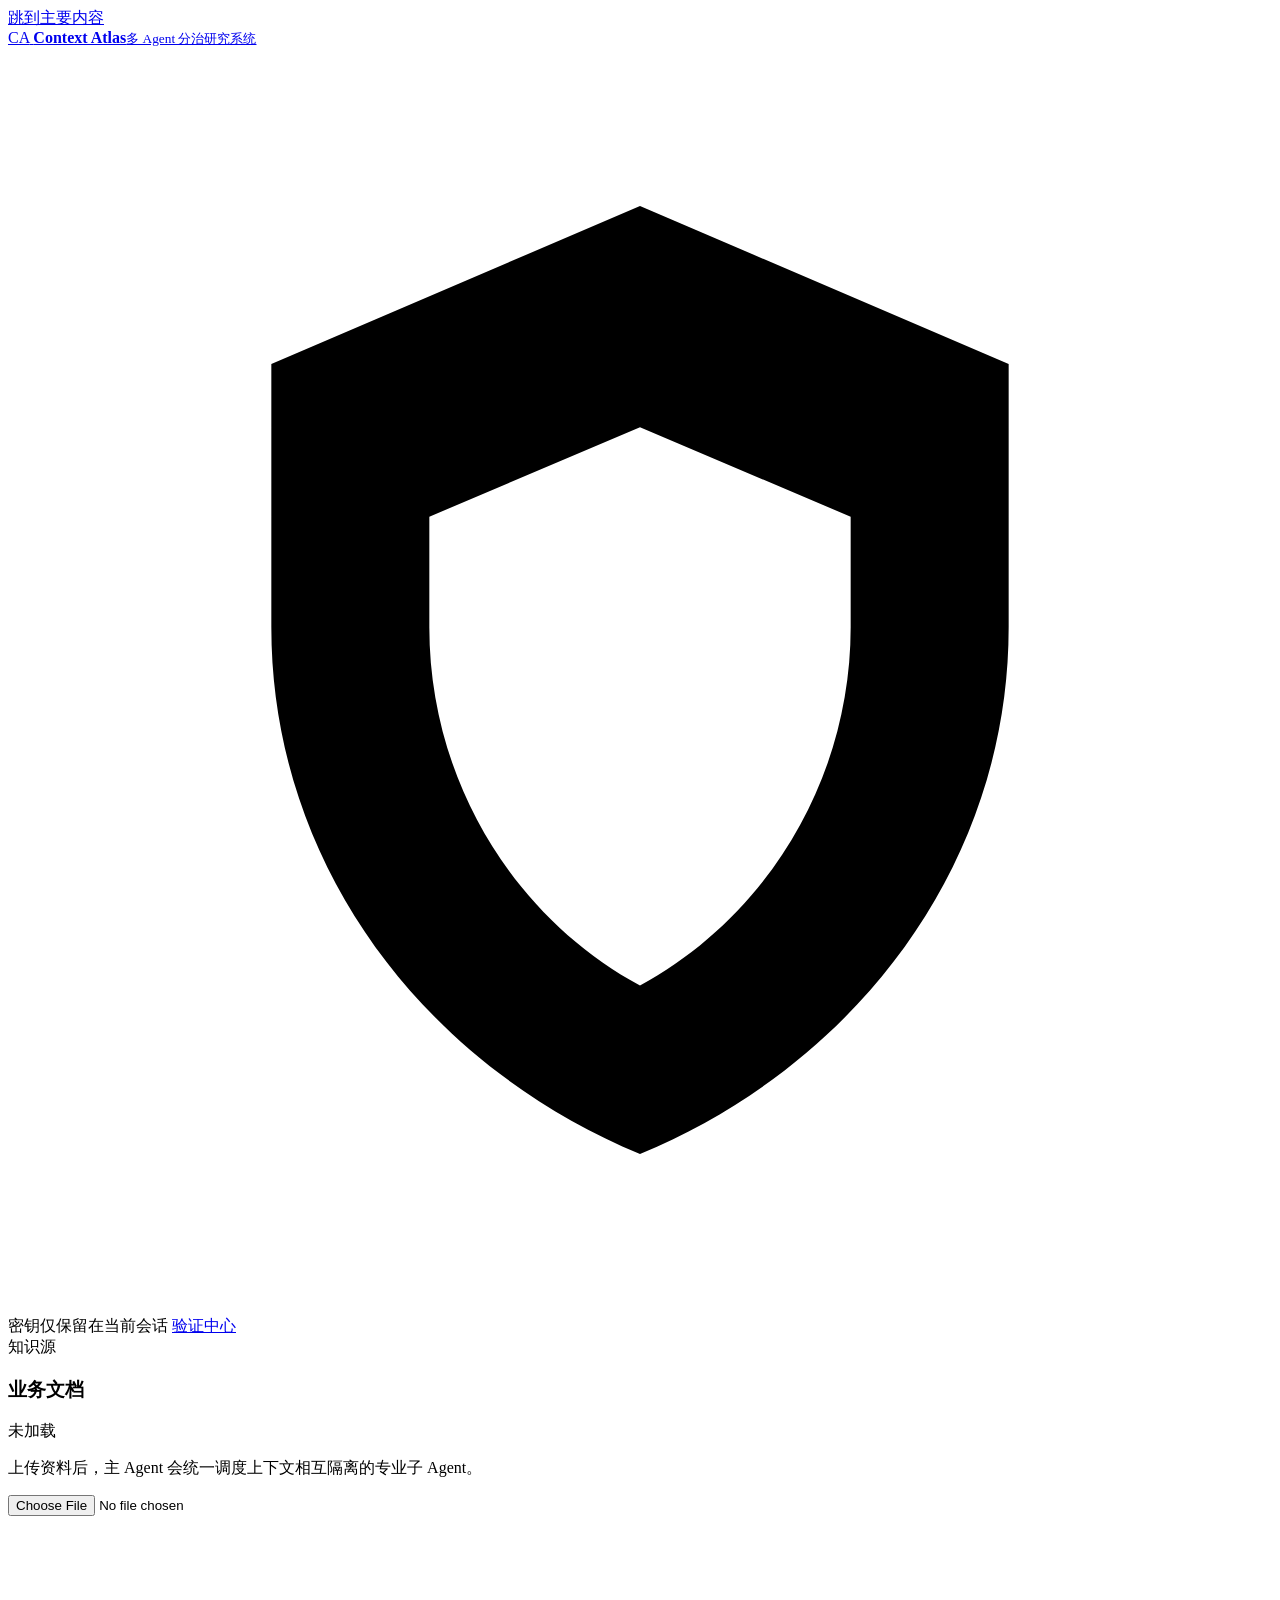
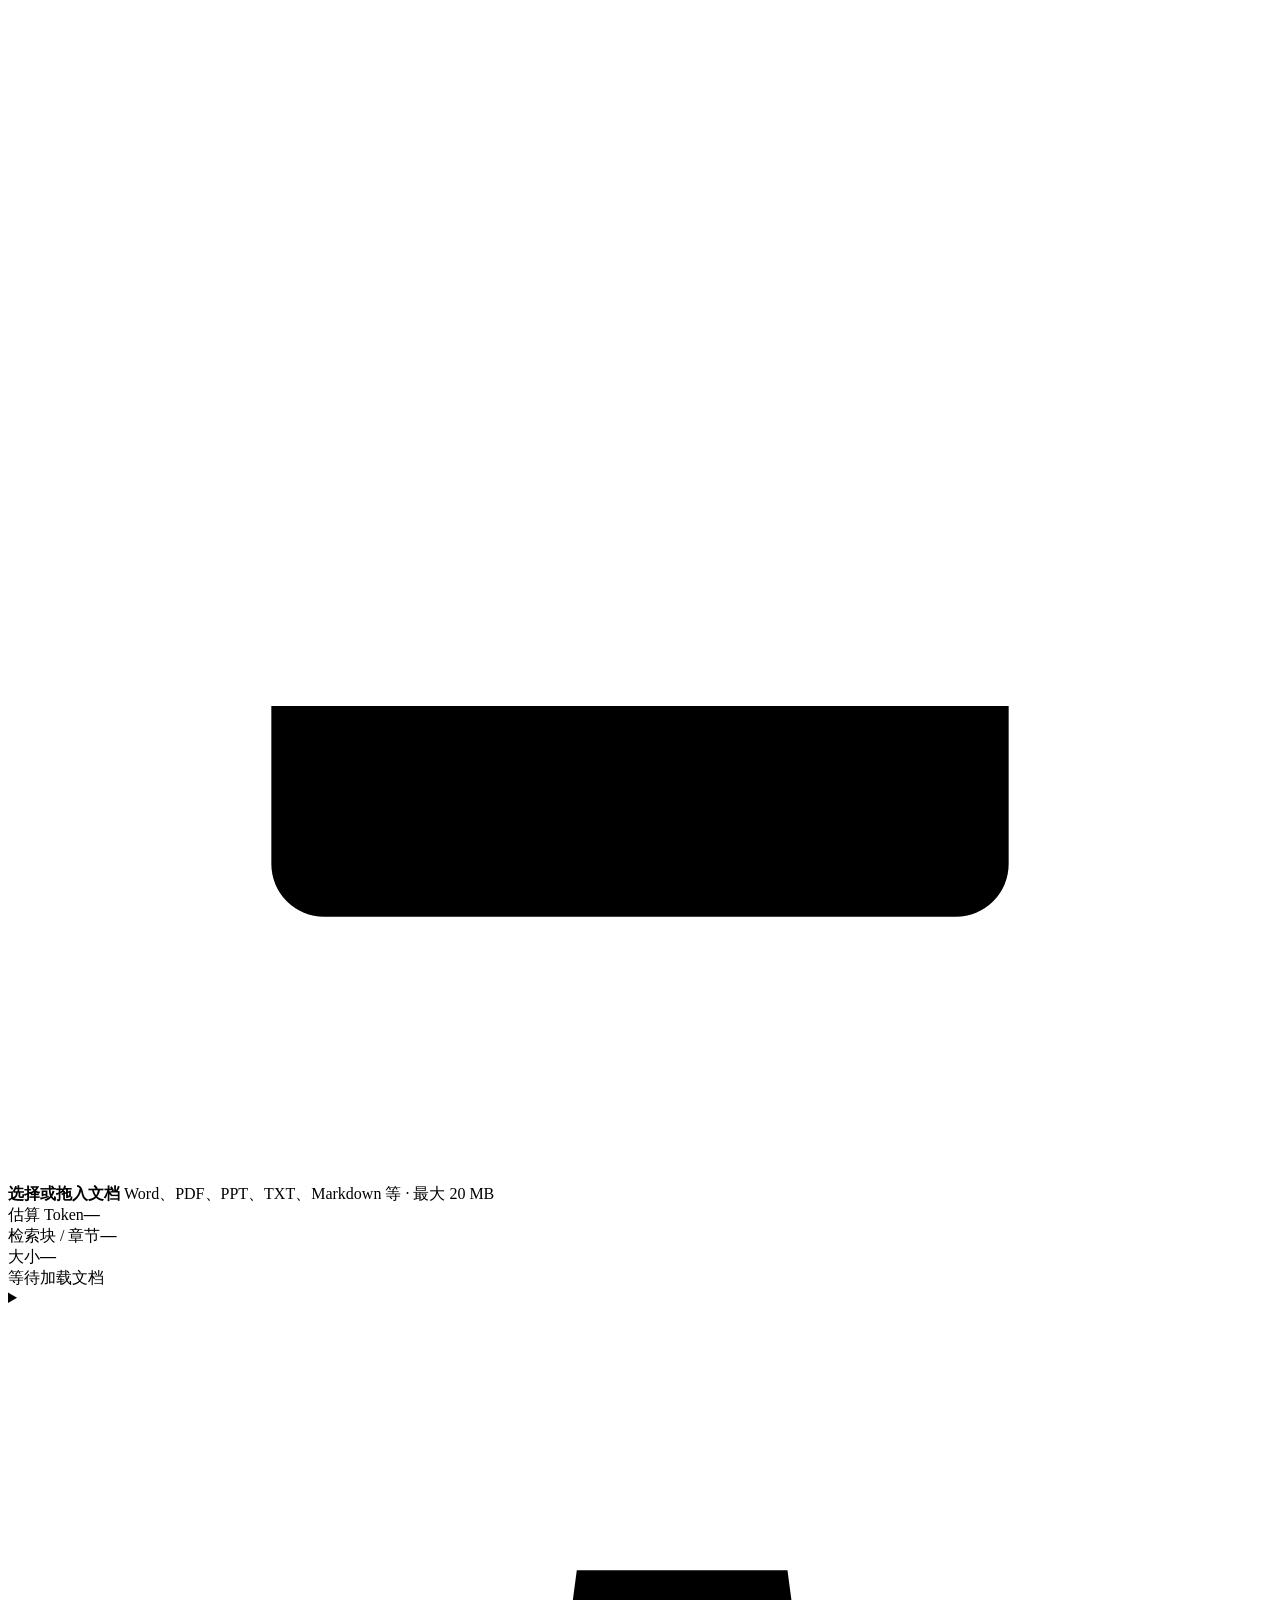
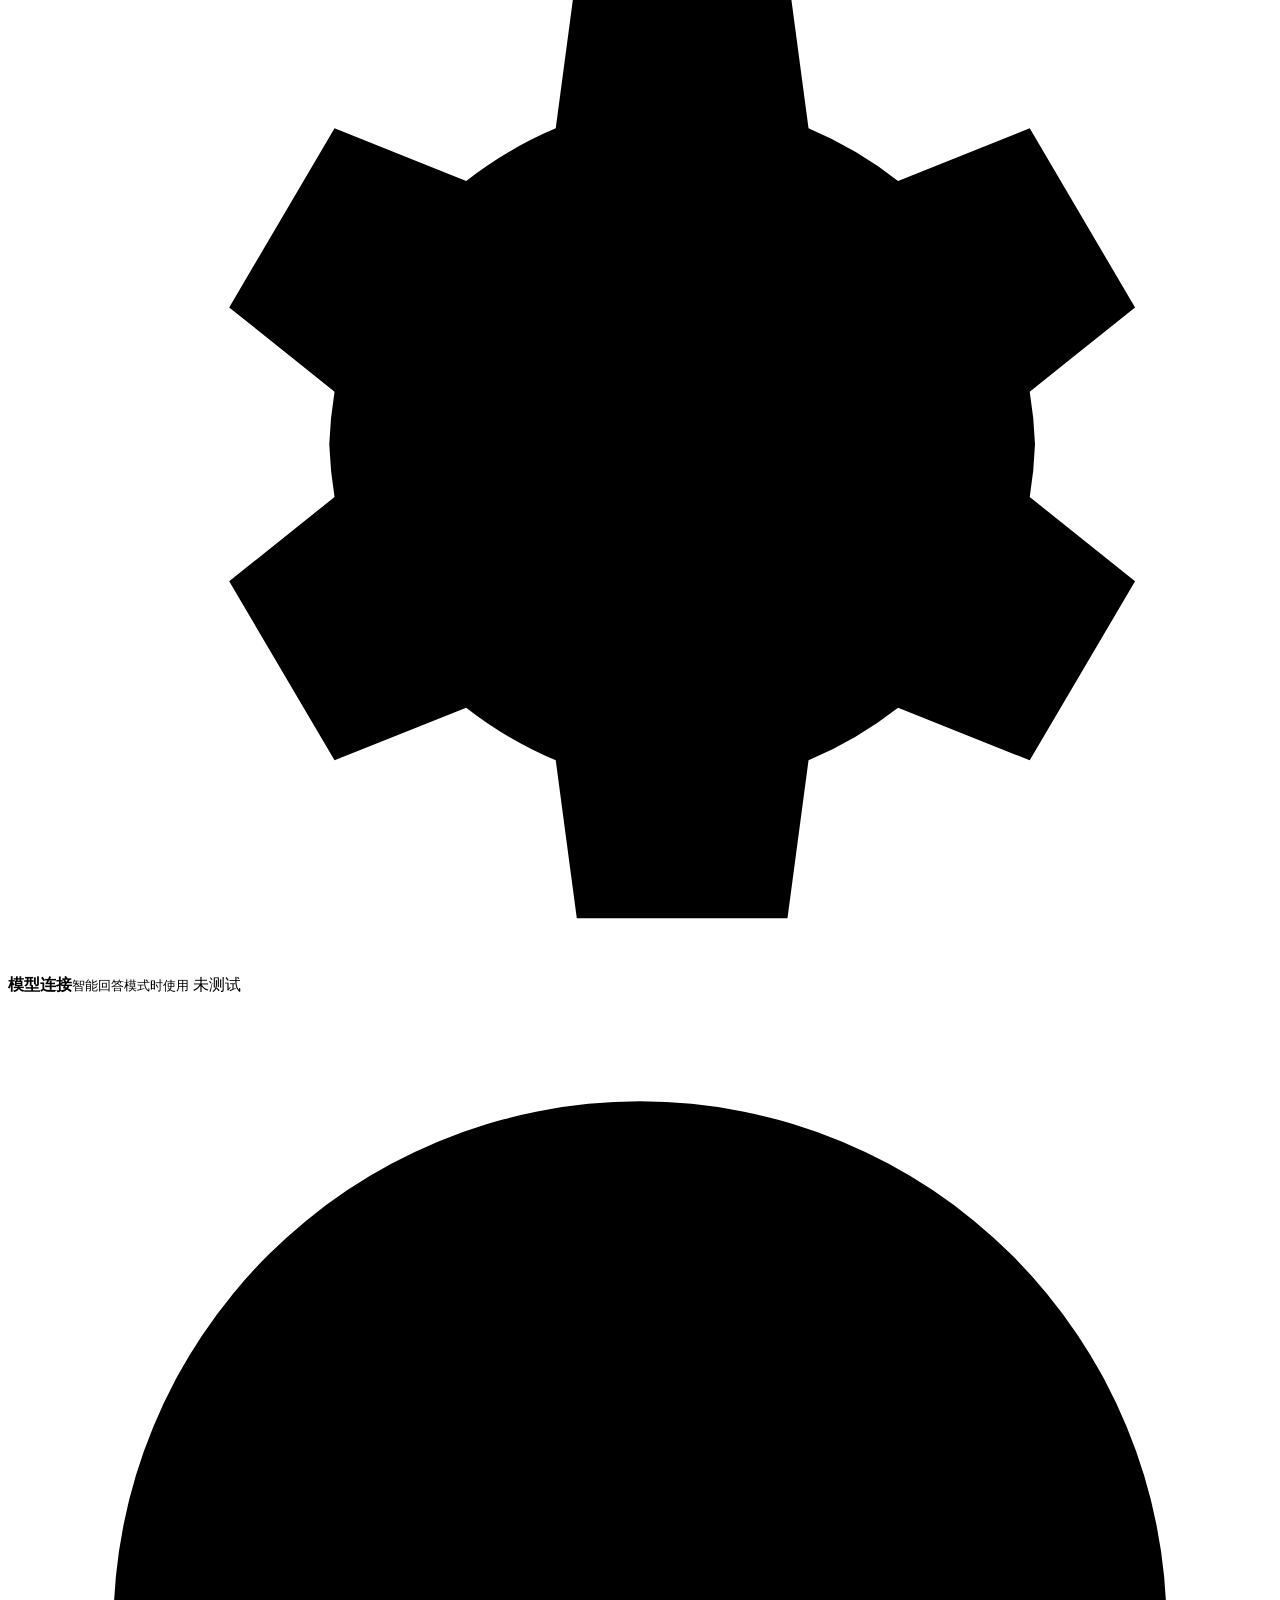
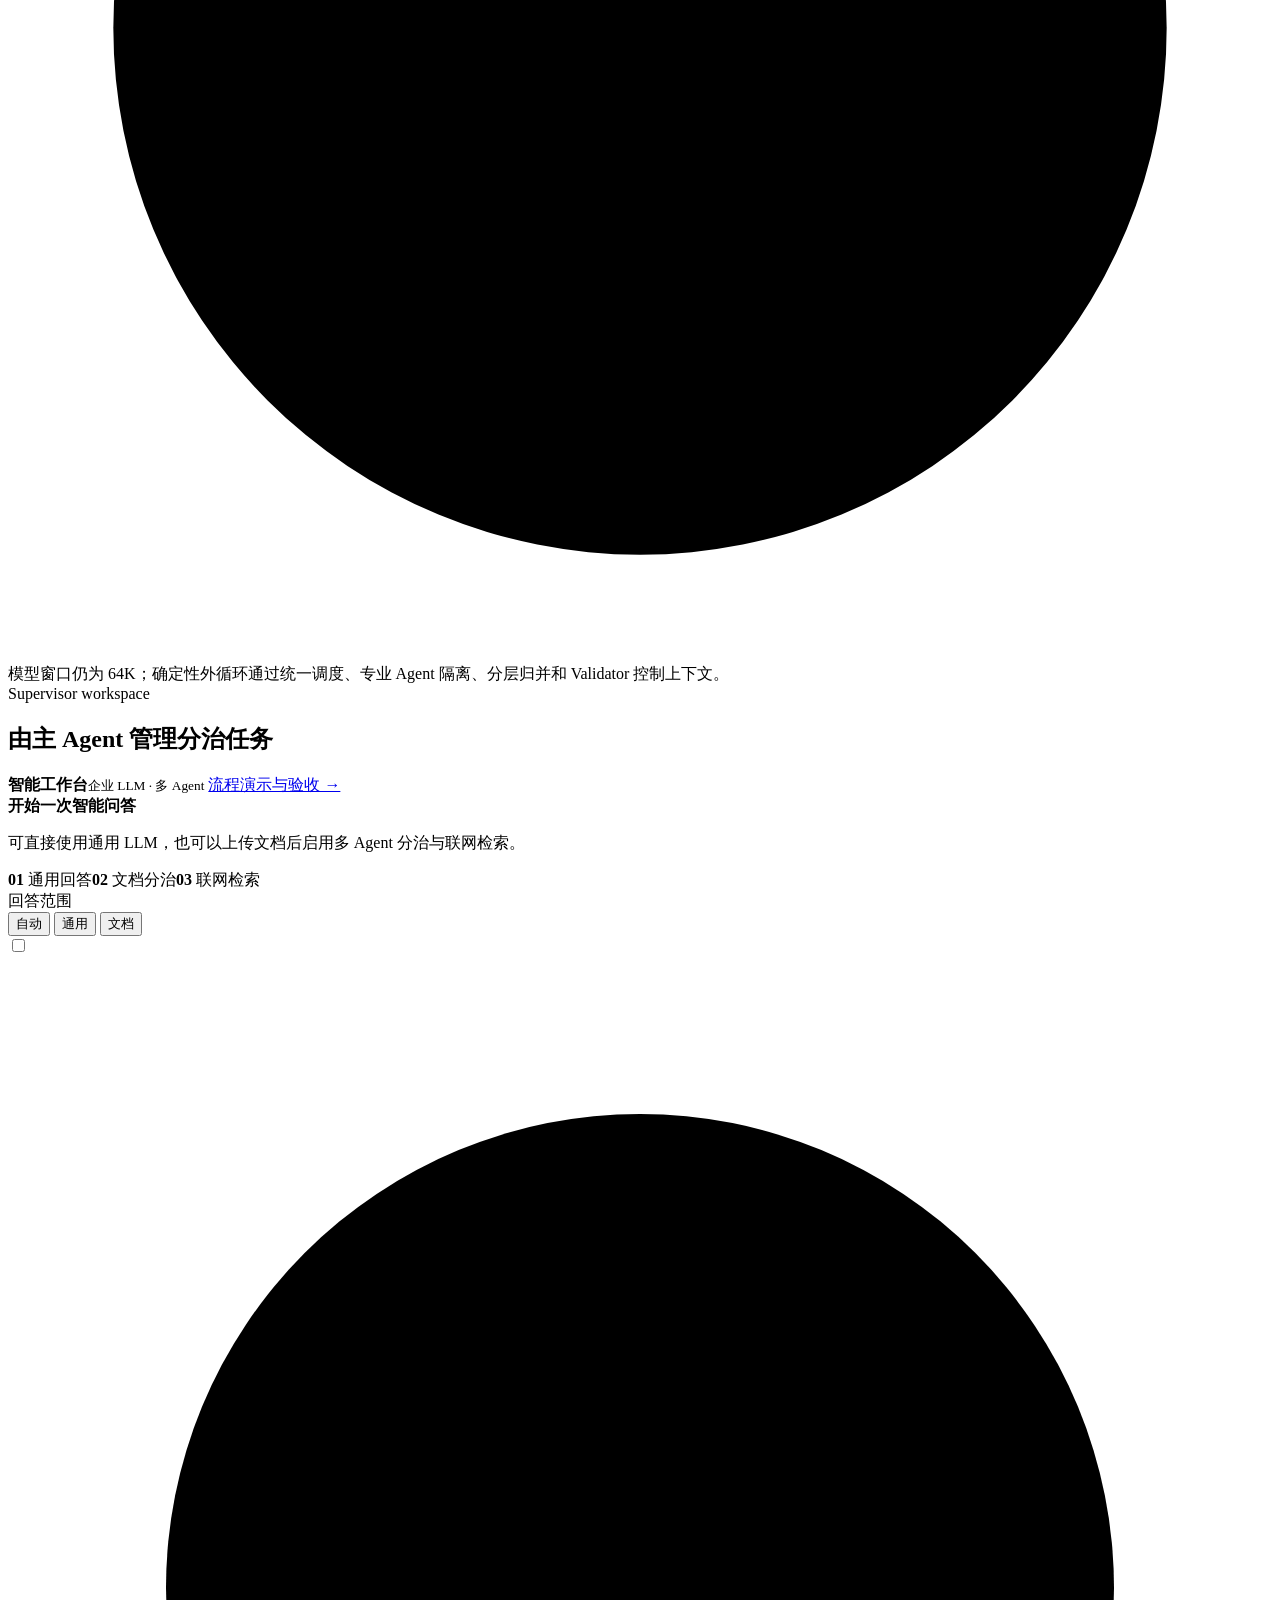
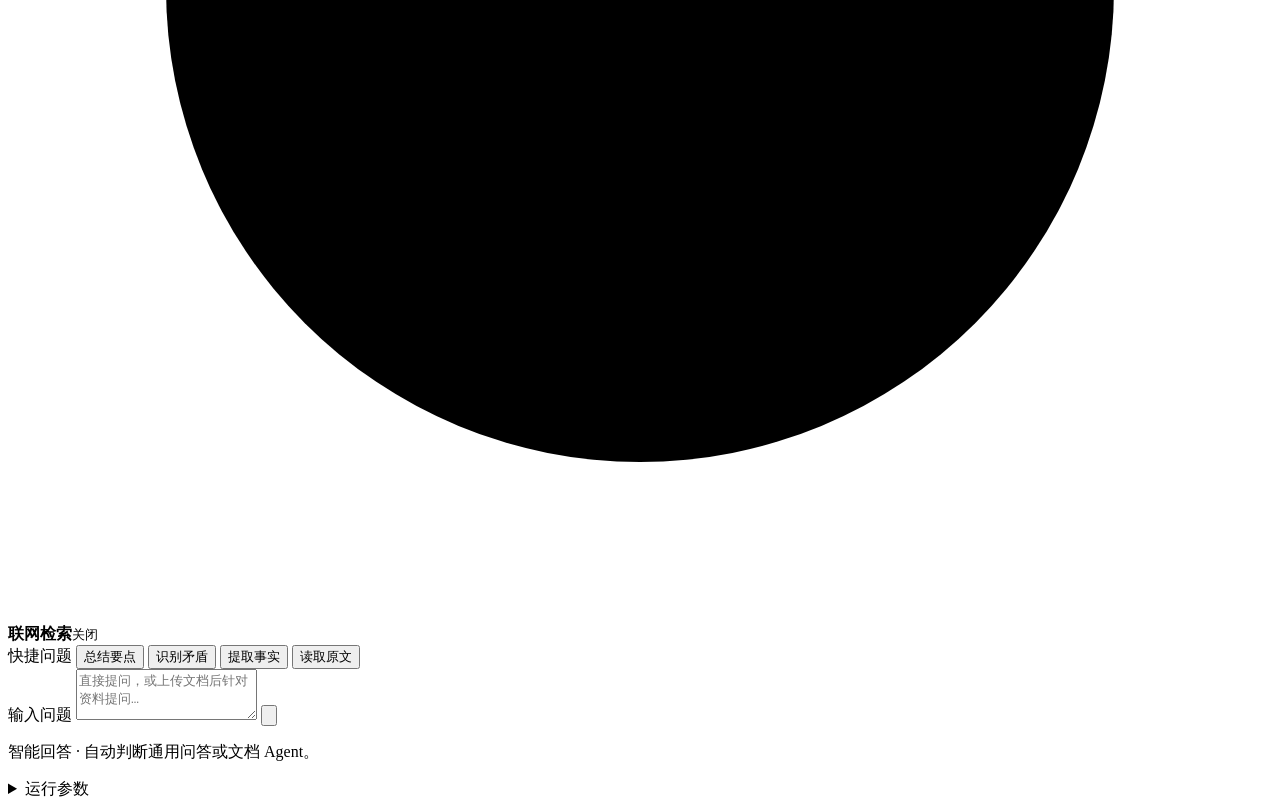
==== web/index.html @ 3345d197 "Initial Context Atlas multi-agent system" ====
<!doctype html>
<html lang="zh-CN">
  <head>
    <meta charset="utf-8" />
    <meta name="viewport" content="width=device-width, initial-scale=1" />
    <meta name="description" content="企业多 Agent 分治研究系统" />
    <title>Context Atlas · 多 Agent 研究系统</title>
    <link rel="stylesheet" href="/styles.css" />
  </head>
  <body class="agent-page">
    <a class="skip-link" href="#agent-main">跳到主要内容</a>
    <header class="app-topbar">
      <a class="app-brand" href="/" aria-label="Context Atlas 首页">
        <span class="brand-mark" aria-hidden="true">CA</span>
        <span><strong>Context Atlas</strong><small>多 Agent 分治研究系统</small></span>
      </a>
      <nav class="app-nav" aria-label="主要导航">
        <span class="security-note">
          <svg viewBox="0 0 24 24" aria-hidden="true"><path d="M12 3l7 3v5c0 4.5-2.9 8.3-7 10-4.1-1.7-7-5.5-7-10V6l7-3zm0 4.2L8 8.9V11c0 2.9 1.6 5.5 4 6.8 2.4-1.3 4-3.9 4-6.8V8.9l-4-1.7z"/></svg>
          密钥仅保留在当前会话
        </span>
        <a class="nav-link" href="/test.html">验证中心</a>
      </nav>
    </header>

    <main id="agent-main" class="agent-shell">
      <aside class="agent-sidebar" aria-label="资料与配置">
        <section class="sidebar-section document-section">
          <div class="section-kicker">知识源</div>
          <div class="section-heading-row">
            <h1>业务文档</h1>
            <span id="document-status" class="status-pill neutral"><i></i>未加载</span>
          </div>
          <p class="sidebar-copy">上传资料后，主 Agent 会统一调度上下文相互隔离的专业子 Agent。</p>

          <label id="drop-zone" class="document-drop" for="document-file">
            <input id="document-file" type="file" accept=".txt,.md,.csv,.json,.log,.doc,.docx,.pdf,.ppt,.pptx,.rtf,.odt,.odp,text/plain,text/markdown,application/pdf,application/vnd.openxmlformats-officedocument.wordprocessingml.document,application/vnd.openxmlformats-officedocument.presentationml.presentation" />
            <svg viewBox="0 0 24 24" aria-hidden="true"><path d="M12 16V5m0 0L8 9m4-4l4 4M5 15v3a1 1 0 001 1h12a1 1 0 001-1v-3"/></svg>
            <strong>选择或拖入文档</strong>
            <span>Word、PDF、PPT、TXT、Markdown 等 · 最大 20 MB</span>
          </label>

          <div class="document-facts" aria-label="文档统计">
            <div><span>估算 Token</span><strong id="metric-tokens">—</strong></div>
            <div><span>检索块 / 章节</span><strong id="metric-chunks">—</strong></div>
            <div><span>大小</span><strong id="metric-bytes">—</strong></div>
          </div>
          <div id="limit-verdict" class="limit-verdict neutral"><span aria-hidden="true"></span>等待加载文档</div>
        </section>

        <details id="api-settings" class="sidebar-details">
          <summary>
            <span class="summary-icon" aria-hidden="true"><svg viewBox="0 0 24 24"><path d="M12 15.5a3.5 3.5 0 100-7 3.5 3.5 0 000 7zM19.4 15a7.8 7.8 0 00.1-1 7.8 7.8 0 00-.1-1l2-1.6-2-3.4-2.5 1a7.5 7.5 0 00-1.7-1L14.8 5h-4l-.4 3a7.5 7.5 0 00-1.7 1L6.2 8l-2 3.4 2 1.6a7.8 7.8 0 00-.1 1 7.8 7.8 0 00.1 1l-2 1.6 2 3.4 2.5-1a7.5 7.5 0 001.7 1l.4 3h4l.4-3a7.5 7.5 0 001.7-1l2.5 1 2-3.4-2-1.6z"/></svg></span>
            <span><strong>模型连接</strong><small>智能回答模式时使用</small></span>
            <span id="connection-status" class="status-pill neutral"><i></i>未测试</span>
          </summary>
          <div class="details-content">
            <div class="field"><label for="profile-select">配置档案</label><div class="inline-controls"><select id="profile-select"><option value="">临时配置</option></select><button id="delete-profile" class="icon-button" type="button" aria-label="删除当前API配置档案"><svg viewBox="0 0 24 24"><path d="M4 7h16M10 11v6m4-6v6M9 7l1-2h4l1 2m3 0l-1 14H7L6 7"/></svg></button></div></div>
            <div class="field"><label for="base-url">Base URL</label><input id="base-url" type="url" autocomplete="off" placeholder="https://example.com/v1" /></div>
            <div class="field"><label for="api-key">API Key</label><div class="secret-field"><input id="api-key" type="password" autocomplete="off" placeholder="仅用于当前请求" /><button id="toggle-secret" type="button" aria-label="显示或隐藏API密钥">显示</button></div></div>
            <div class="two-fields"><div class="field"><label for="model-name">模型</label><input id="model-name" autocomplete="off" placeholder="qwen" /></div><div class="field"><label for="timeout">超时（秒）</label><input id="timeout" type="number" min="5" max="600" value="90" /></div></div>
            <div class="field"><label for="profile-name">档案名称</label><input id="profile-name" autocomplete="off" placeholder="例如：公司 Qwen" /></div>
            <div class="details-actions"><button id="test-connection" class="button secondary" type="button">测试连接</button><button id="save-profile" class="button primary" type="button">保存会话配置</button></div>
          </div>
        </details>

        <div class="sidebar-footnote">
          <svg viewBox="0 0 24 24" aria-hidden="true"><path d="M12 22a10 10 0 100-20 10 10 0 000 20zm0-11v6m0-10h.01"/></svg>
          <span>模型窗口仍为 64K；确定性外循环通过统一调度、专业 Agent 隔离、分层归并和 Validator 控制上下文。</span>
        </div>
      </aside>

      <section class="chat-workspace" aria-label="研究对话">
        <header class="workspace-header">
          <div><span class="section-kicker">Supervisor workspace</span><h2>由主 Agent 管理分治任务</h2></div>
          <div class="workspace-runtime" aria-label="当前运行模式">
            <span><i aria-hidden="true"></i><strong>智能工作台</strong><small>企业 LLM · 多 Agent</small></span>
            <a href="/test.html">流程演示与验收 →</a>
          </div>
        </header>

        <div id="result-panel" class="conversation" role="region" aria-label="研究结果，可滚动" aria-live="polite" tabindex="0">
          <div class="result-empty">
            <div class="empty-visual" aria-hidden="true"><span></span><span></span><span></span></div>
            <strong id="empty-title">开始一次智能问答</strong>
            <p id="empty-copy">可直接使用通用 LLM，也可以上传文档后启用多 Agent 分治与联网检索。</p>
            <div class="method-steps" aria-label="处理方法">
              <span><b>01</b> 通用回答</span><i></i><span><b>02</b> 文档分治</span><i></i><span><b>03</b> 联网检索</span>
            </div>
          </div>

          <div class="result-content" hidden>
            <div class="message question-message"><span class="message-label">你的问题</span><p id="result-question"></p></div>
            <div class="message answer-message">
              <div class="message-head"><span id="answer-mode-label" class="message-label">多 Agent 综合回答</span><div><span id="result-status" class="status-pill success"><i></i>已完成</span><button id="copy-answer" class="icon-text-button" type="button"><svg viewBox="0 0 24 24" aria-hidden="true"><path d="M8 8h11v11H8zM5 16H4V5h11v1"/></svg>复制</button></div></div>
              <div id="answer-content" class="answer-content"></div>
              <div id="document-read-nav" class="document-read-nav" hidden><button id="read-previous" class="button secondary" type="button">上一段</button><span id="read-progress">—</span><button id="read-next" class="button secondary" type="button">下一段</button></div>
            </div>

            <section id="context-proof-card" class="context-proof-card" aria-labelledby="context-proof-title">
              <div class="proof-card-head"><div><span class="section-kicker">Context isolation</span><h3 id="context-proof-title">多 Agent 上下文隔离证明</h3></div><span id="context-proof-state" class="proof-neutral">等待统计</span></div>
              <div class="context-flow" aria-label="完整资料与模型窗口比较">
                <div><span>完整资料</span><strong id="result-document-tokens">—</strong></div><svg viewBox="0 0 48 24" aria-hidden="true"><path d="M2 12h42m-7-7l7 7-7 7"/></svg><div><span>最大单次 Prompt</span><strong id="result-prompt-tokens">—</strong></div><svg viewBox="0 0 48 24" aria-hidden="true"><path d="M2 12h42m-7-7l7 7-7 7"/></svg><div><span>64K 模型窗口</span><strong id="result-window-usage">—</strong></div>
              </div>
              <div class="proof-meta"><span>子任务 <strong id="result-task-count">—</strong></span><span>专业 Agent 隔离 <strong id="result-isolation">—</strong></span><span>主 Agent 接收原文 <strong id="result-supervisor-raw">—</strong></span><span>模型调用 <strong id="result-call-count">—</strong></span></div>
            </section>

            <div class="result-grid">
              <section><div class="result-subheading"><h3>原文引用</h3><span id="citation-count">0 条</span></div><div id="citations" class="citations"></div></section>
              <details class="trace-details"><summary>查看多 Agent 图执行轨迹</summary><div id="trace" class="trace"></div></details>
            </div>
          </div>
        </div>

        <footer class="composer">
          <div class="assistant-toolbar">
            <div class="scope-control">
              <span class="control-label">回答范围</span>
              <div class="scope-switch" role="group" aria-label="回答范围">
                <button type="button" data-scope="auto" class="active" aria-pressed="true">自动</button>
                <button type="button" data-scope="general" aria-pressed="false">通用</button>
                <button type="button" data-scope="document" aria-pressed="false">文档</button>
              </div>
            </div>
            <label class="web-toggle" title="搜索公开网页并把来源交给模型">
              <input id="web-search-toggle" type="checkbox" />
              <svg viewBox="0 0 24 24" aria-hidden="true"><circle cx="12" cy="12" r="9"/><path d="M3 12h18M12 3c2.7 2.5 4.2 5.5 4.2 9S14.7 18.5 12 21c-2.7-2.5-4.2-5.5-4.2-9S9.3 5.5 12 3z"/></svg>
              <span><strong>联网检索</strong><small id="web-search-state">关闭</small></span>
              <i aria-hidden="true"></i>
            </label>
          </div>
          <div class="suggestions" aria-label="快捷问题">
            <span>快捷问题</span>
            <button type="button" data-question="概括这份资料的主要结论，并给出原文依据。">总结要点</button>
            <button type="button" data-question="请找出资料中相互矛盾或需要进一步核实的信息。">识别矛盾</button>
            <button type="button" data-question="请从资料中提取关键事实，并按主题组织。">提取事实</button>
            <button type="button" data-question="请输出 PDF 全部内容。">读取原文</button>
          </div>
          <div class="composer-box">
            <label class="sr-only" for="question">输入问题</label>
            <textarea id="question" rows="3" placeholder="直接提问，或上传文档后针对资料提问…"></textarea>
            <button id="run-research" class="send-button" type="button" aria-label="开始调研"><svg viewBox="0 0 24 24" aria-hidden="true"><path d="M5 12h14m-6-6l6 6-6 6"/></svg></button>
          </div>
          <div class="composer-footer">
            <p id="mode-hint">智能回答 · 自动判断通用问答或文档 Agent。</p>
            <details class="advanced-settings"><summary>运行参数</summary><div class="advanced-popover"><div class="field"><label for="max-workers">最大 Worker 数</label><input id="max-workers" type="number" min="1" max="32" value="8" /></div><div class="field"><label for="reduce-fan-in">Reducer 扇入</label><input id="reduce-fan-in" type="number" min="2" max="8" value="4" /></div></div></details>
          </div>
        </footer>
      </section>
    </main>

    <div id="toast-region" class="toast-region" aria-live="polite" aria-atomic="true"></div>
    <script src="/app.js" defer></script>
  </body>
</html>
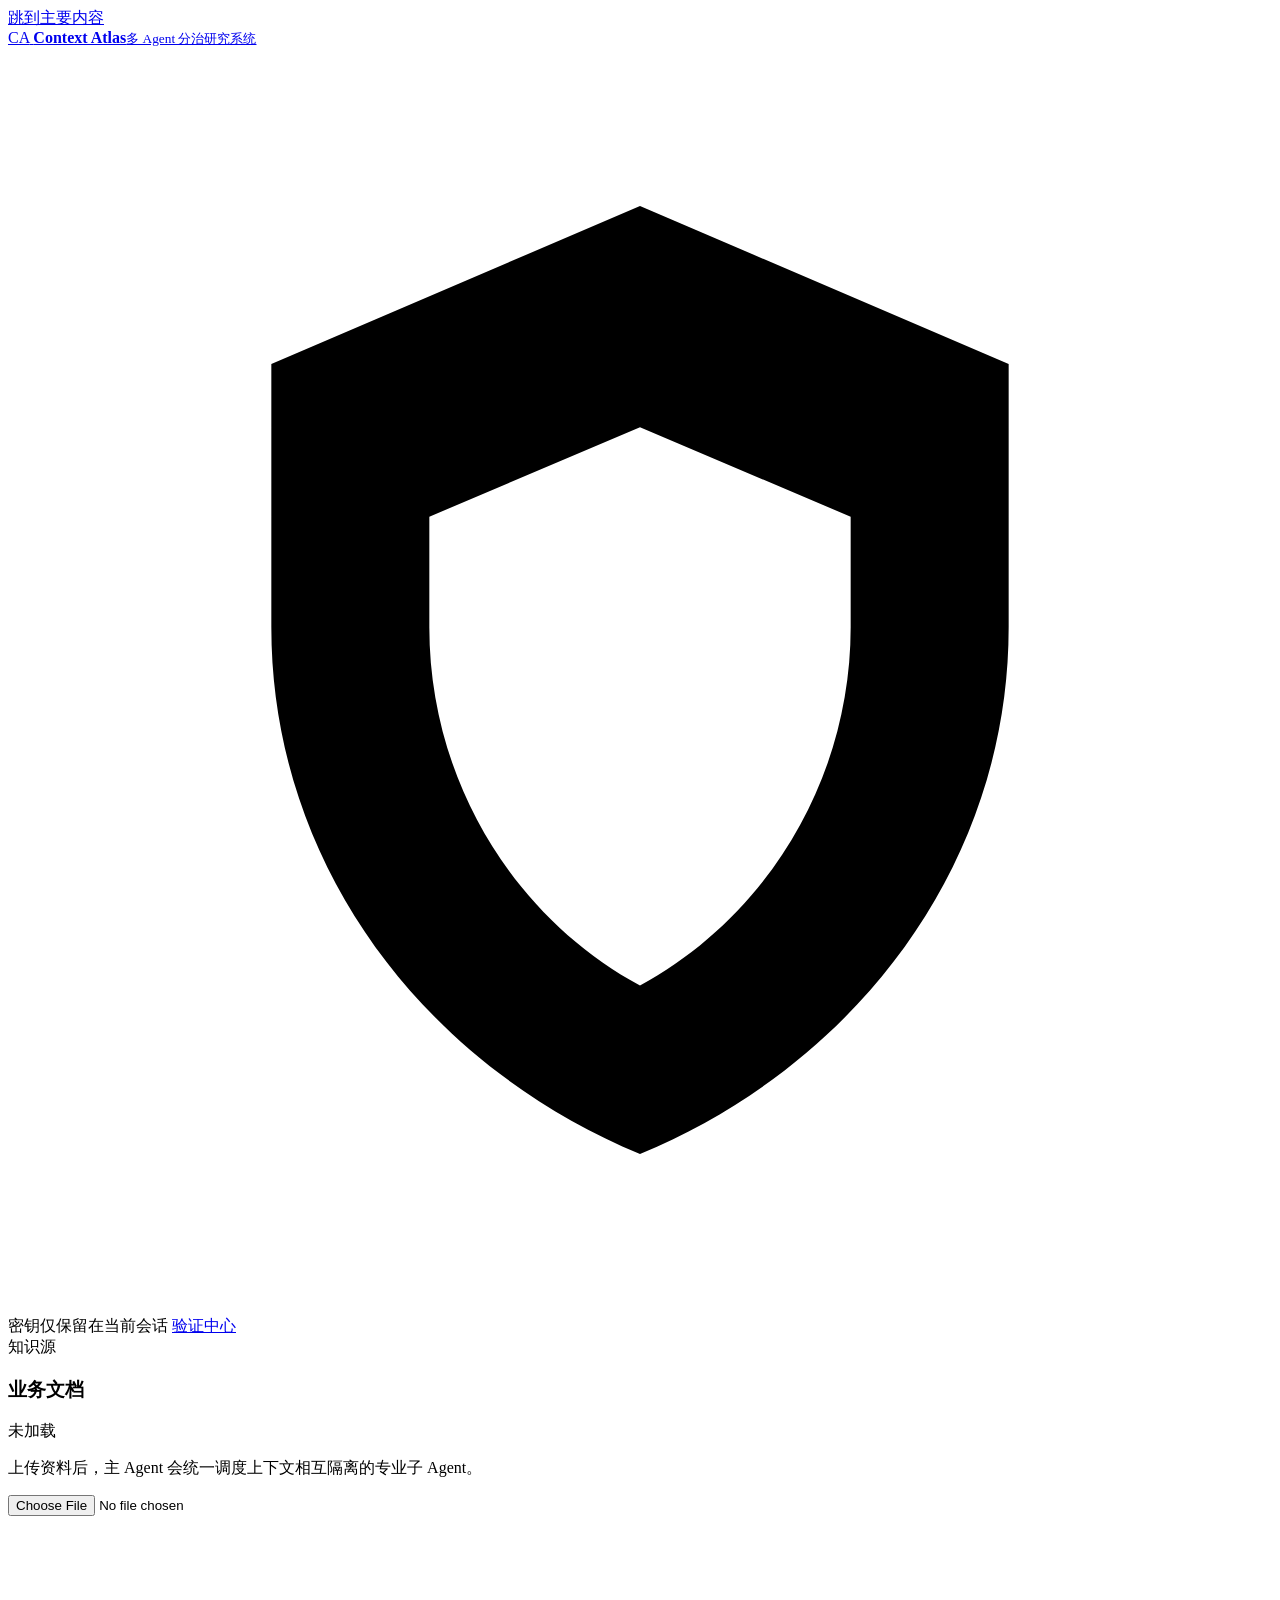
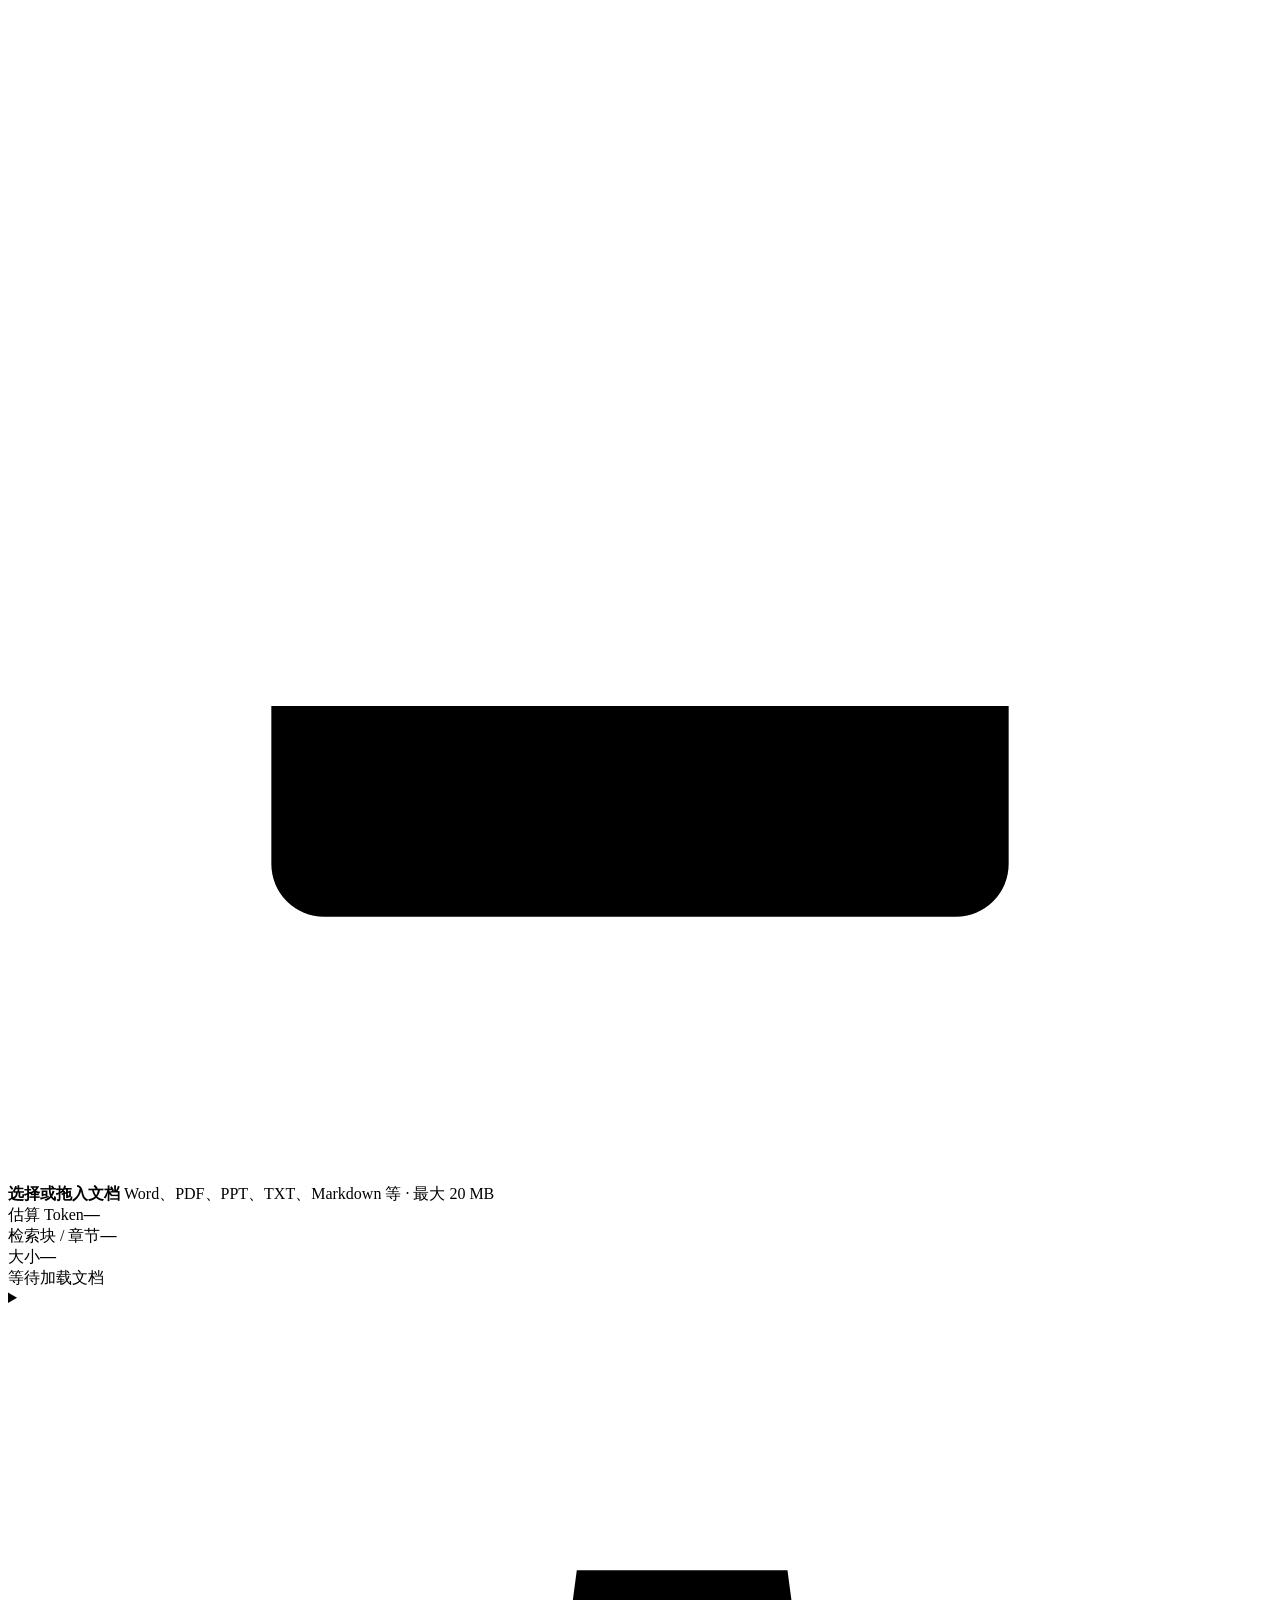
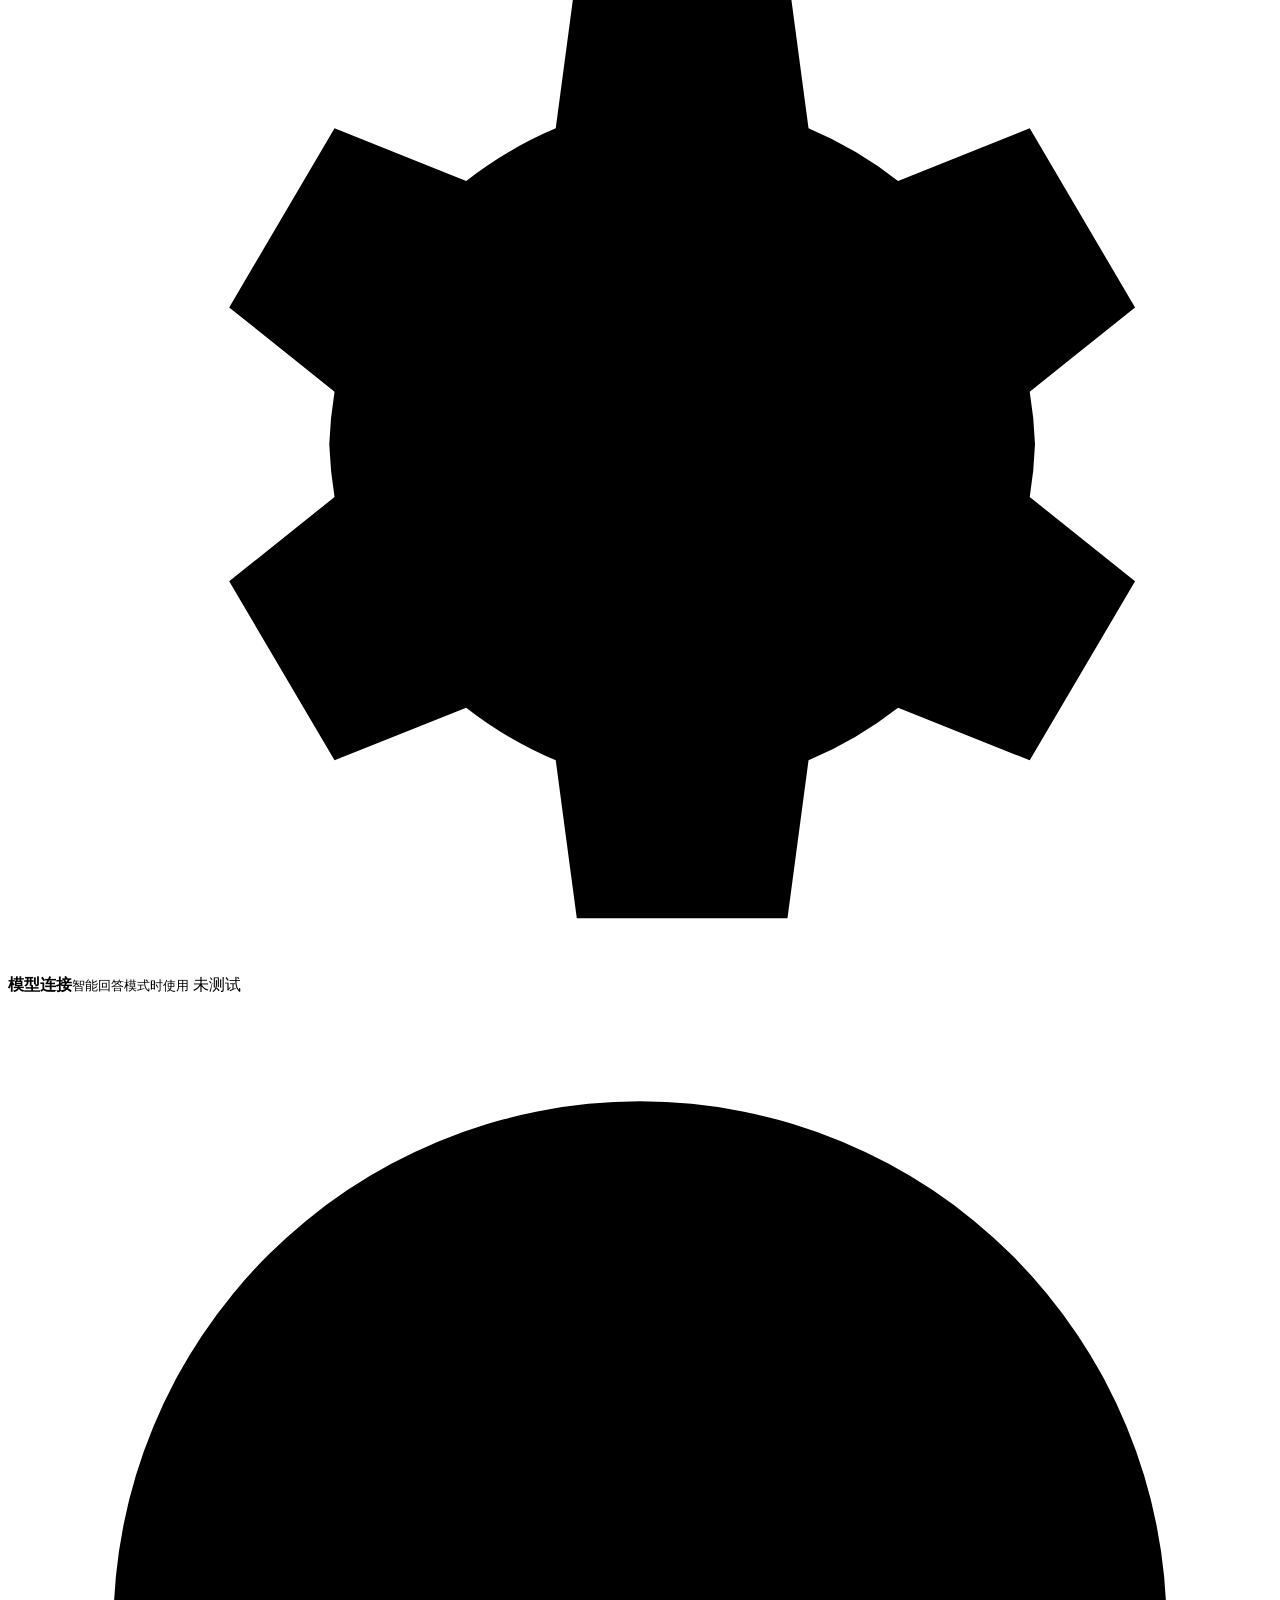
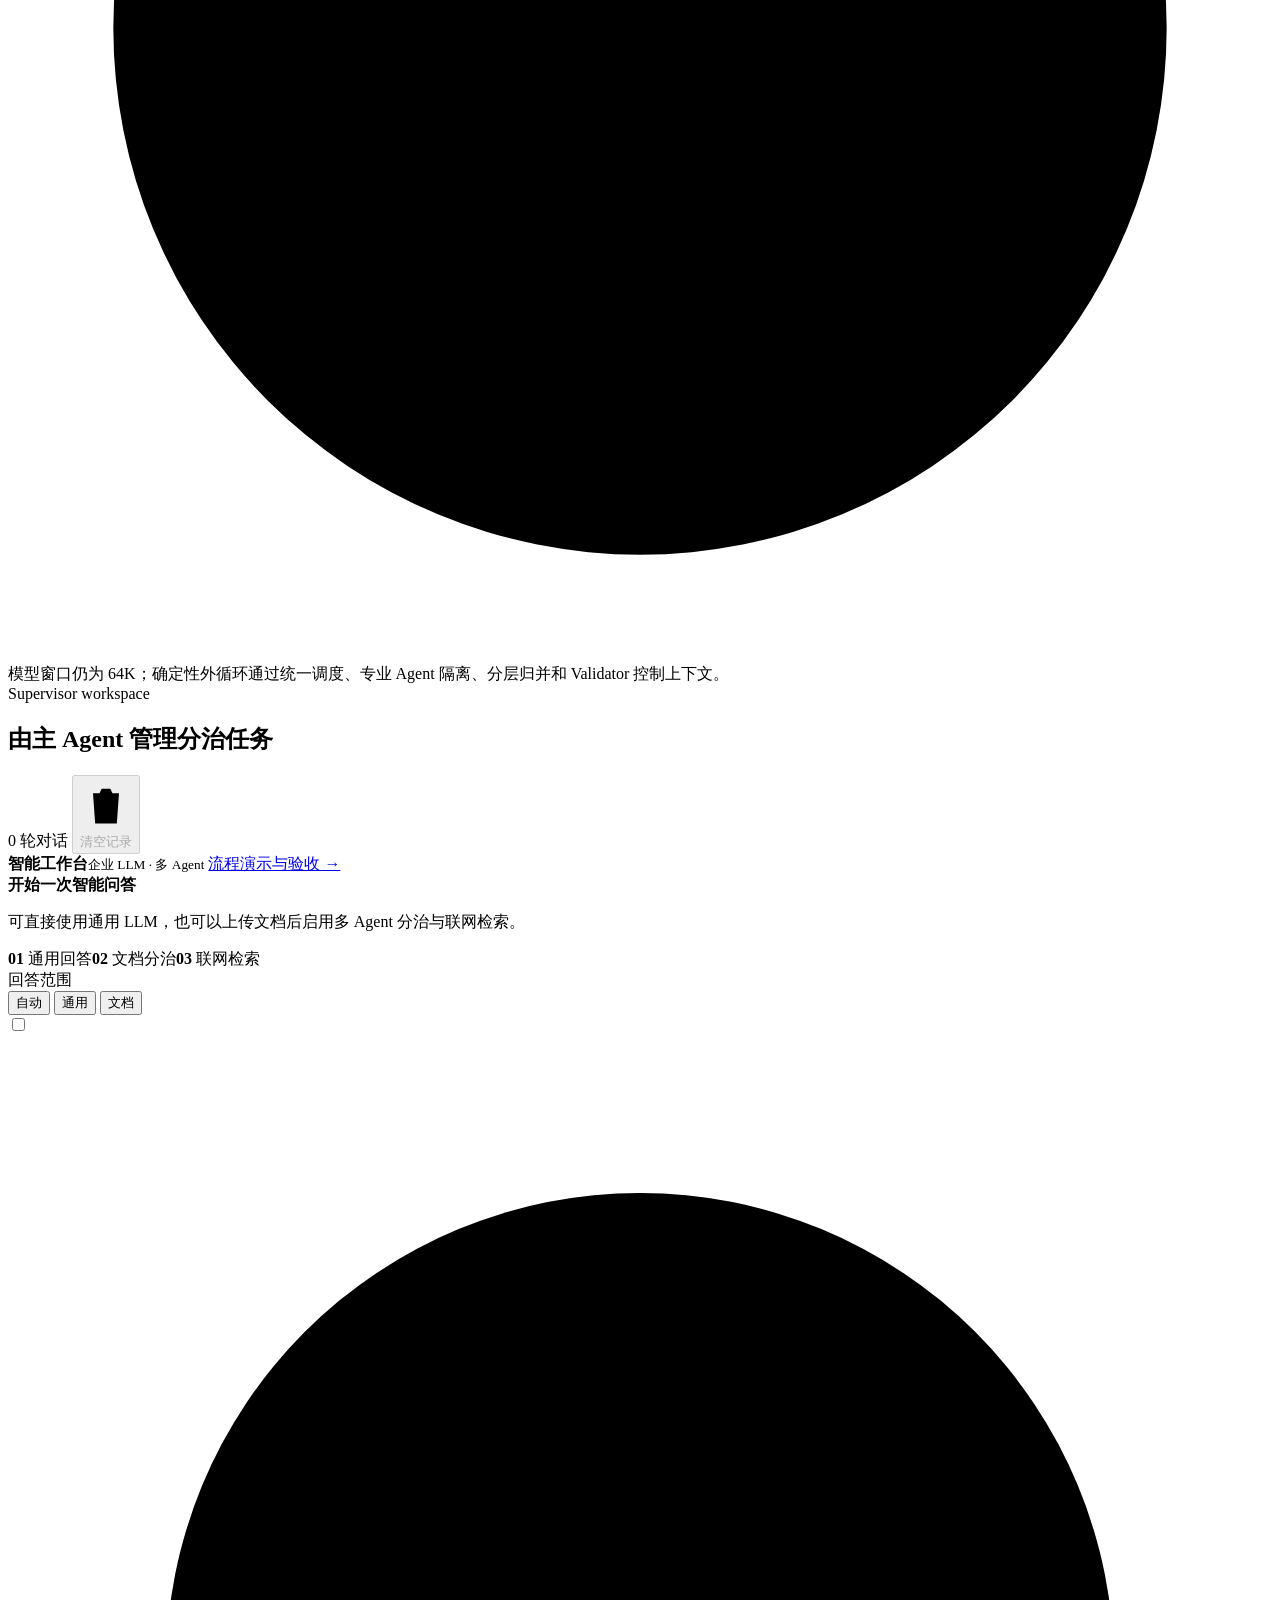
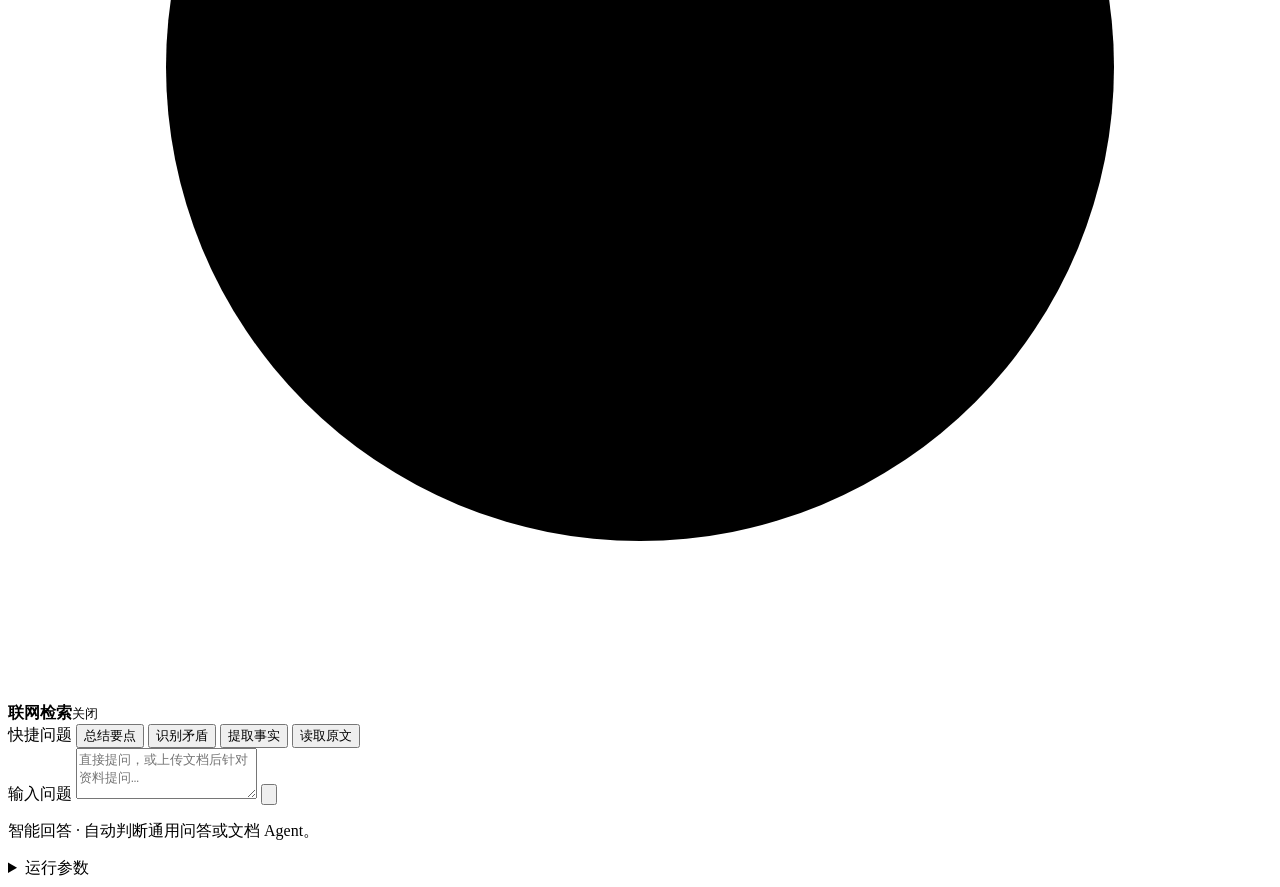
==== commit 29851e2a: "Add persistent bounded conversation memory" ====
--- a/web/index.html
+++ b/web/index.html
@@ -73,9 +73,17 @@
       <section class="chat-workspace" aria-label="研究对话">
         <header class="workspace-header">
           <div><span class="section-kicker">Supervisor workspace</span><h2>由主 Agent 管理分治任务</h2></div>
-          <div class="workspace-runtime" aria-label="当前运行模式">
-            <span><i aria-hidden="true"></i><strong>智能工作台</strong><small>企业 LLM · 多 Agent</small></span>
-            <a href="/test.html">流程演示与验收 →</a>
+          <div class="workspace-actions">
+            <div class="conversation-tools" aria-label="对话记录">
+              <span id="turn-count">0 轮对话</span>
+              <button id="clear-conversation" class="icon-text-button" type="button" disabled>
+                <svg viewBox="0 0 24 24" aria-hidden="true"><path d="M4 7h16M10 11v6m4-6v6M9 7l1-2h4l1 2m3 0l-1 14H7L6 7"/></svg>清空记录
+              </button>
+            </div>
+            <div class="workspace-runtime" aria-label="当前运行模式">
+              <span><i aria-hidden="true"></i><strong>智能工作台</strong><small>企业 LLM · 多 Agent</small></span>
+              <a href="/test.html">流程演示与验收 →</a>
+            </div>
           </div>
         </header>
 
@@ -89,27 +97,7 @@
             </div>
           </div>
 
-          <div class="result-content" hidden>
-            <div class="message question-message"><span class="message-label">你的问题</span><p id="result-question"></p></div>
-            <div class="message answer-message">
-              <div class="message-head"><span id="answer-mode-label" class="message-label">多 Agent 综合回答</span><div><span id="result-status" class="status-pill success"><i></i>已完成</span><button id="copy-answer" class="icon-text-button" type="button"><svg viewBox="0 0 24 24" aria-hidden="true"><path d="M8 8h11v11H8zM5 16H4V5h11v1"/></svg>复制</button></div></div>
-              <div id="answer-content" class="answer-content"></div>
-              <div id="document-read-nav" class="document-read-nav" hidden><button id="read-previous" class="button secondary" type="button">上一段</button><span id="read-progress">—</span><button id="read-next" class="button secondary" type="button">下一段</button></div>
-            </div>
-
-            <section id="context-proof-card" class="context-proof-card" aria-labelledby="context-proof-title">
-              <div class="proof-card-head"><div><span class="section-kicker">Context isolation</span><h3 id="context-proof-title">多 Agent 上下文隔离证明</h3></div><span id="context-proof-state" class="proof-neutral">等待统计</span></div>
-              <div class="context-flow" aria-label="完整资料与模型窗口比较">
-                <div><span>完整资料</span><strong id="result-document-tokens">—</strong></div><svg viewBox="0 0 48 24" aria-hidden="true"><path d="M2 12h42m-7-7l7 7-7 7"/></svg><div><span>最大单次 Prompt</span><strong id="result-prompt-tokens">—</strong></div><svg viewBox="0 0 48 24" aria-hidden="true"><path d="M2 12h42m-7-7l7 7-7 7"/></svg><div><span>64K 模型窗口</span><strong id="result-window-usage">—</strong></div>
-              </div>
-              <div class="proof-meta"><span>子任务 <strong id="result-task-count">—</strong></span><span>专业 Agent 隔离 <strong id="result-isolation">—</strong></span><span>主 Agent 接收原文 <strong id="result-supervisor-raw">—</strong></span><span>模型调用 <strong id="result-call-count">—</strong></span></div>
-            </section>
-
-            <div class="result-grid">
-              <section><div class="result-subheading"><h3>原文引用</h3><span id="citation-count">0 条</span></div><div id="citations" class="citations"></div></section>
-              <details class="trace-details"><summary>查看多 Agent 图执行轨迹</summary><div id="trace" class="trace"></div></details>
-            </div>
-          </div>
+          <div id="conversation-history" class="result-content" hidden></div>
         </div>
 
         <footer class="composer">
@@ -143,7 +131,7 @@
           </div>
           <div class="composer-footer">
             <p id="mode-hint">智能回答 · 自动判断通用问答或文档 Agent。</p>
-            <details class="advanced-settings"><summary>运行参数</summary><div class="advanced-popover"><div class="field"><label for="max-workers">最大 Worker 数</label><input id="max-workers" type="number" min="1" max="32" value="8" /></div><div class="field"><label for="reduce-fan-in">Reducer 扇入</label><input id="reduce-fan-in" type="number" min="2" max="8" value="4" /></div></div></details>
+            <details class="advanced-settings"><summary>运行参数</summary><div class="advanced-popover"><div class="field"><label for="default-agents">默认 Agent 数</label><input id="default-agents" type="number" min="1" max="32" value="3" /></div><div class="field"><label for="max-workers">最大 Agent 数</label><input id="max-workers" type="number" min="1" max="32" value="16" /></div><div class="field"><label for="reduce-fan-in">Reducer 扇入</label><input id="reduce-fan-in" type="number" min="2" max="8" value="4" /></div><p class="parameter-note">系统按任务规模自动分配，单一来源索引文本超过 64 KB 时自动分片。</p></div></details>
           </div>
         </footer>
       </section>
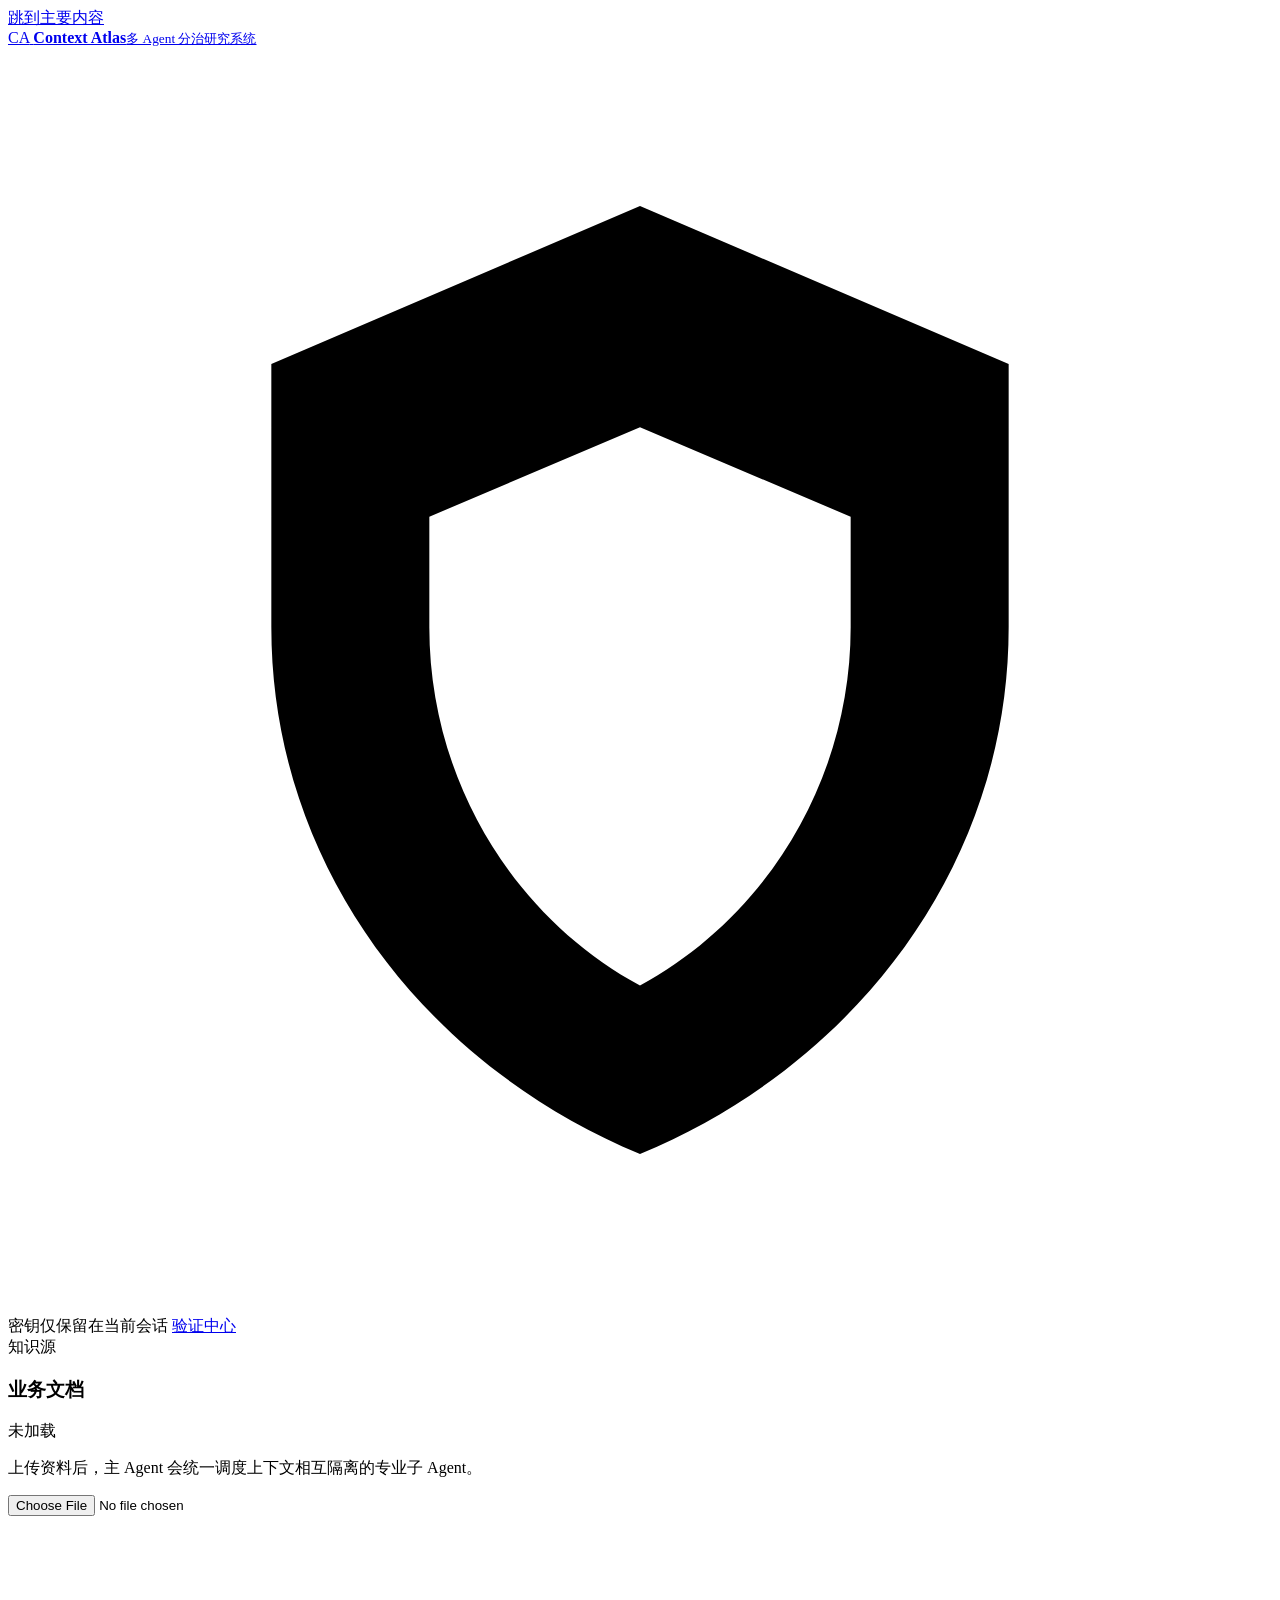
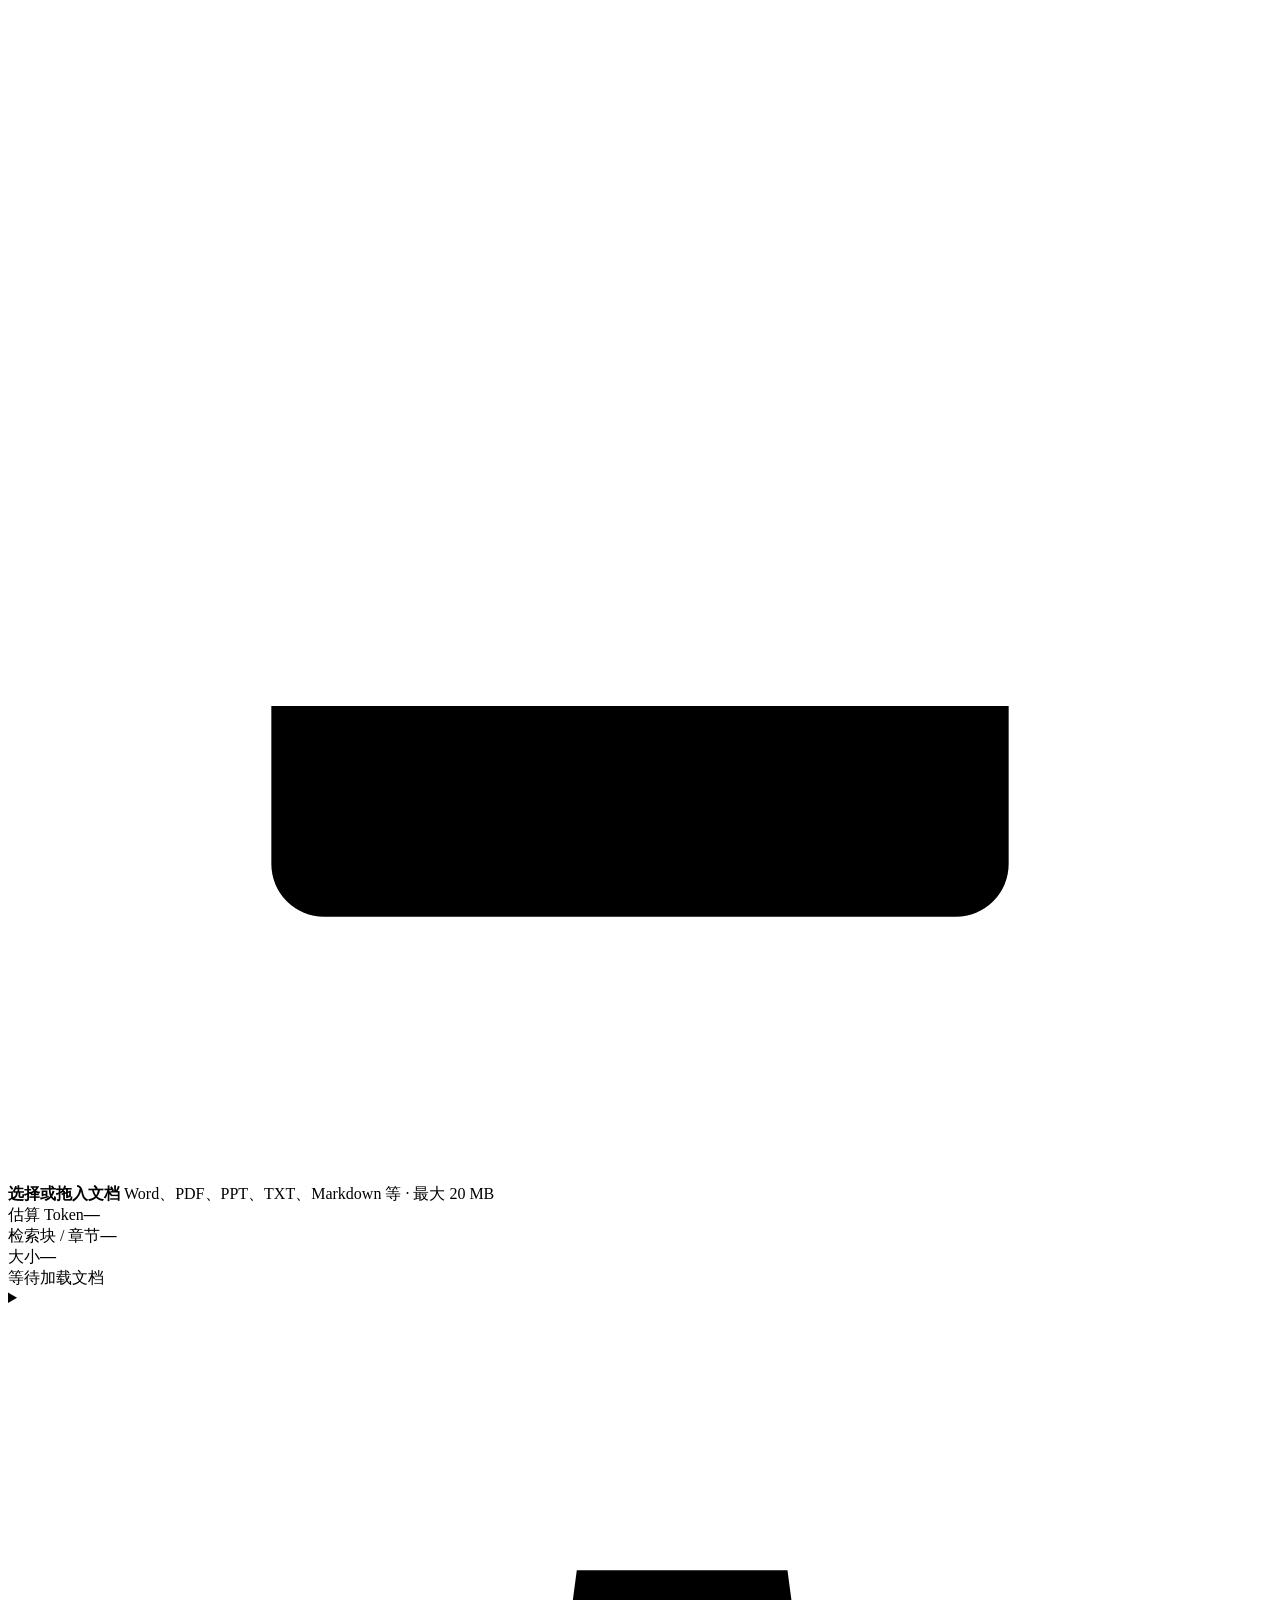
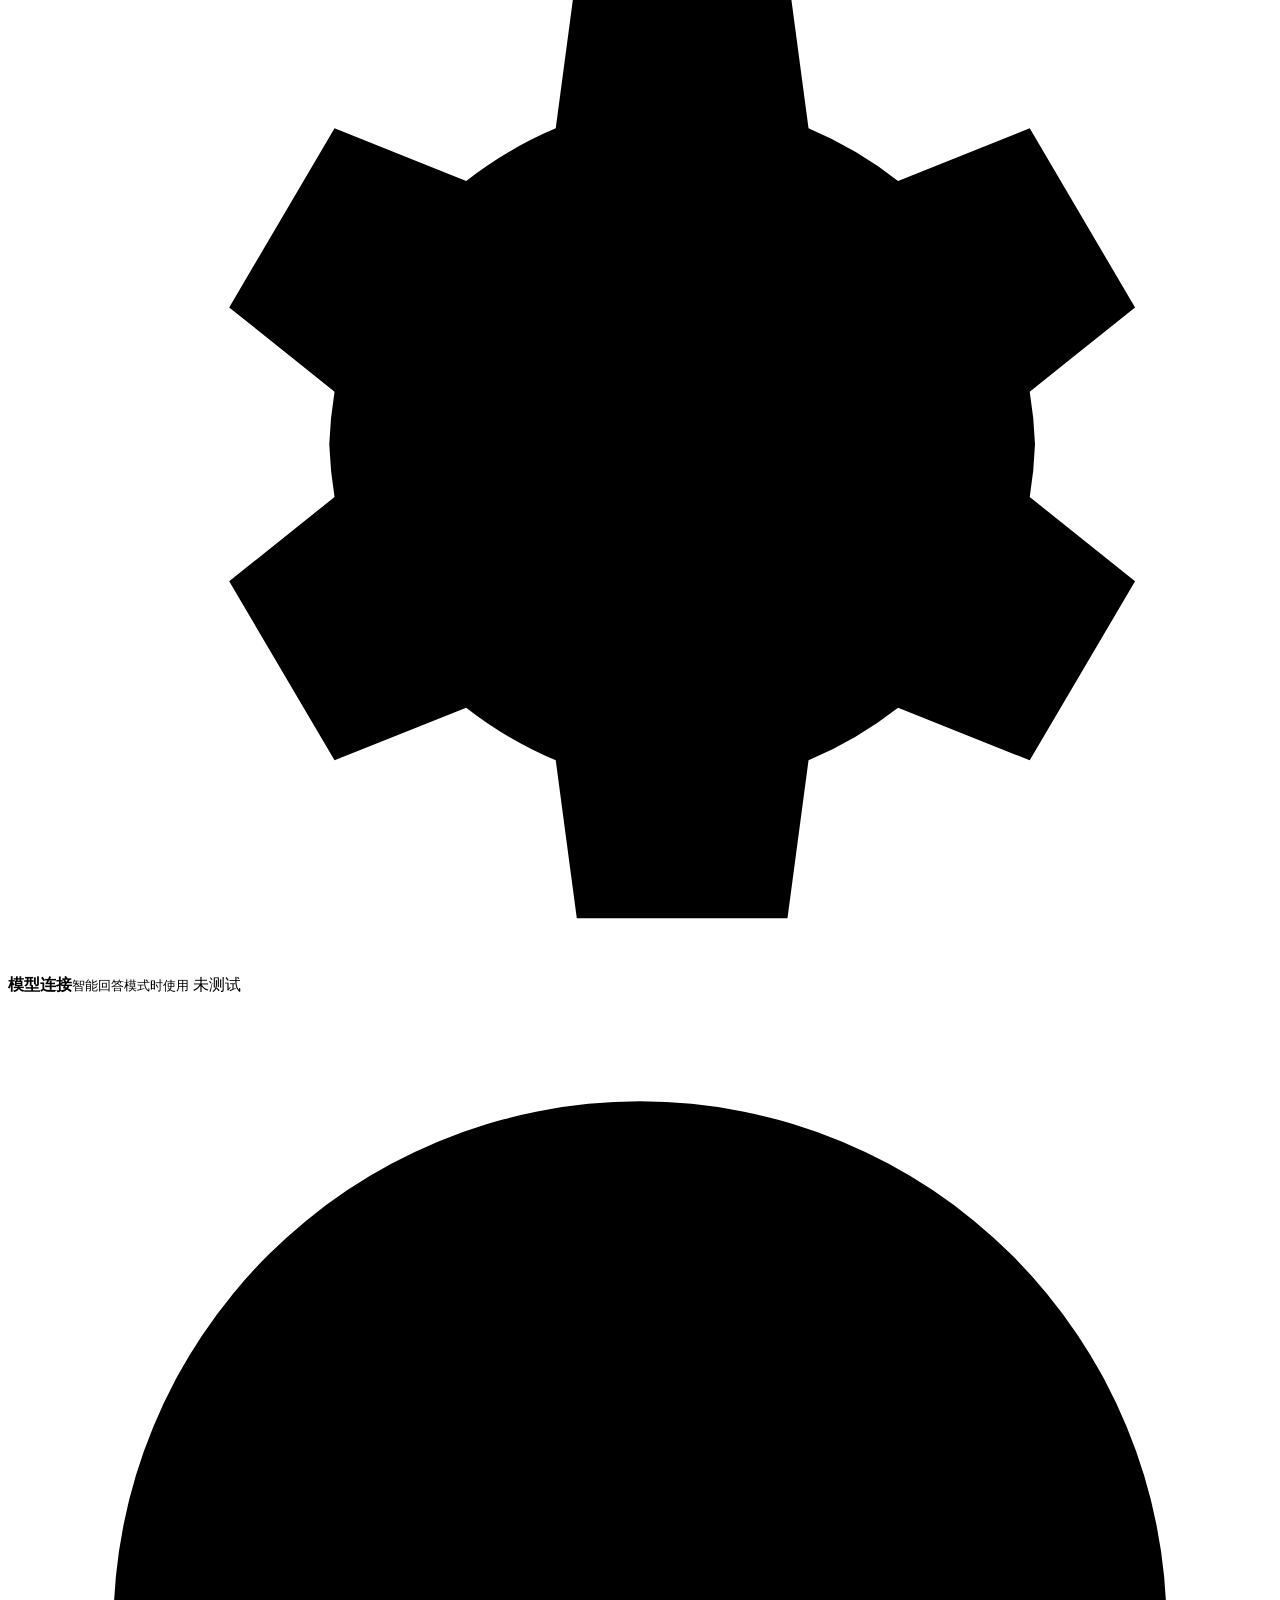
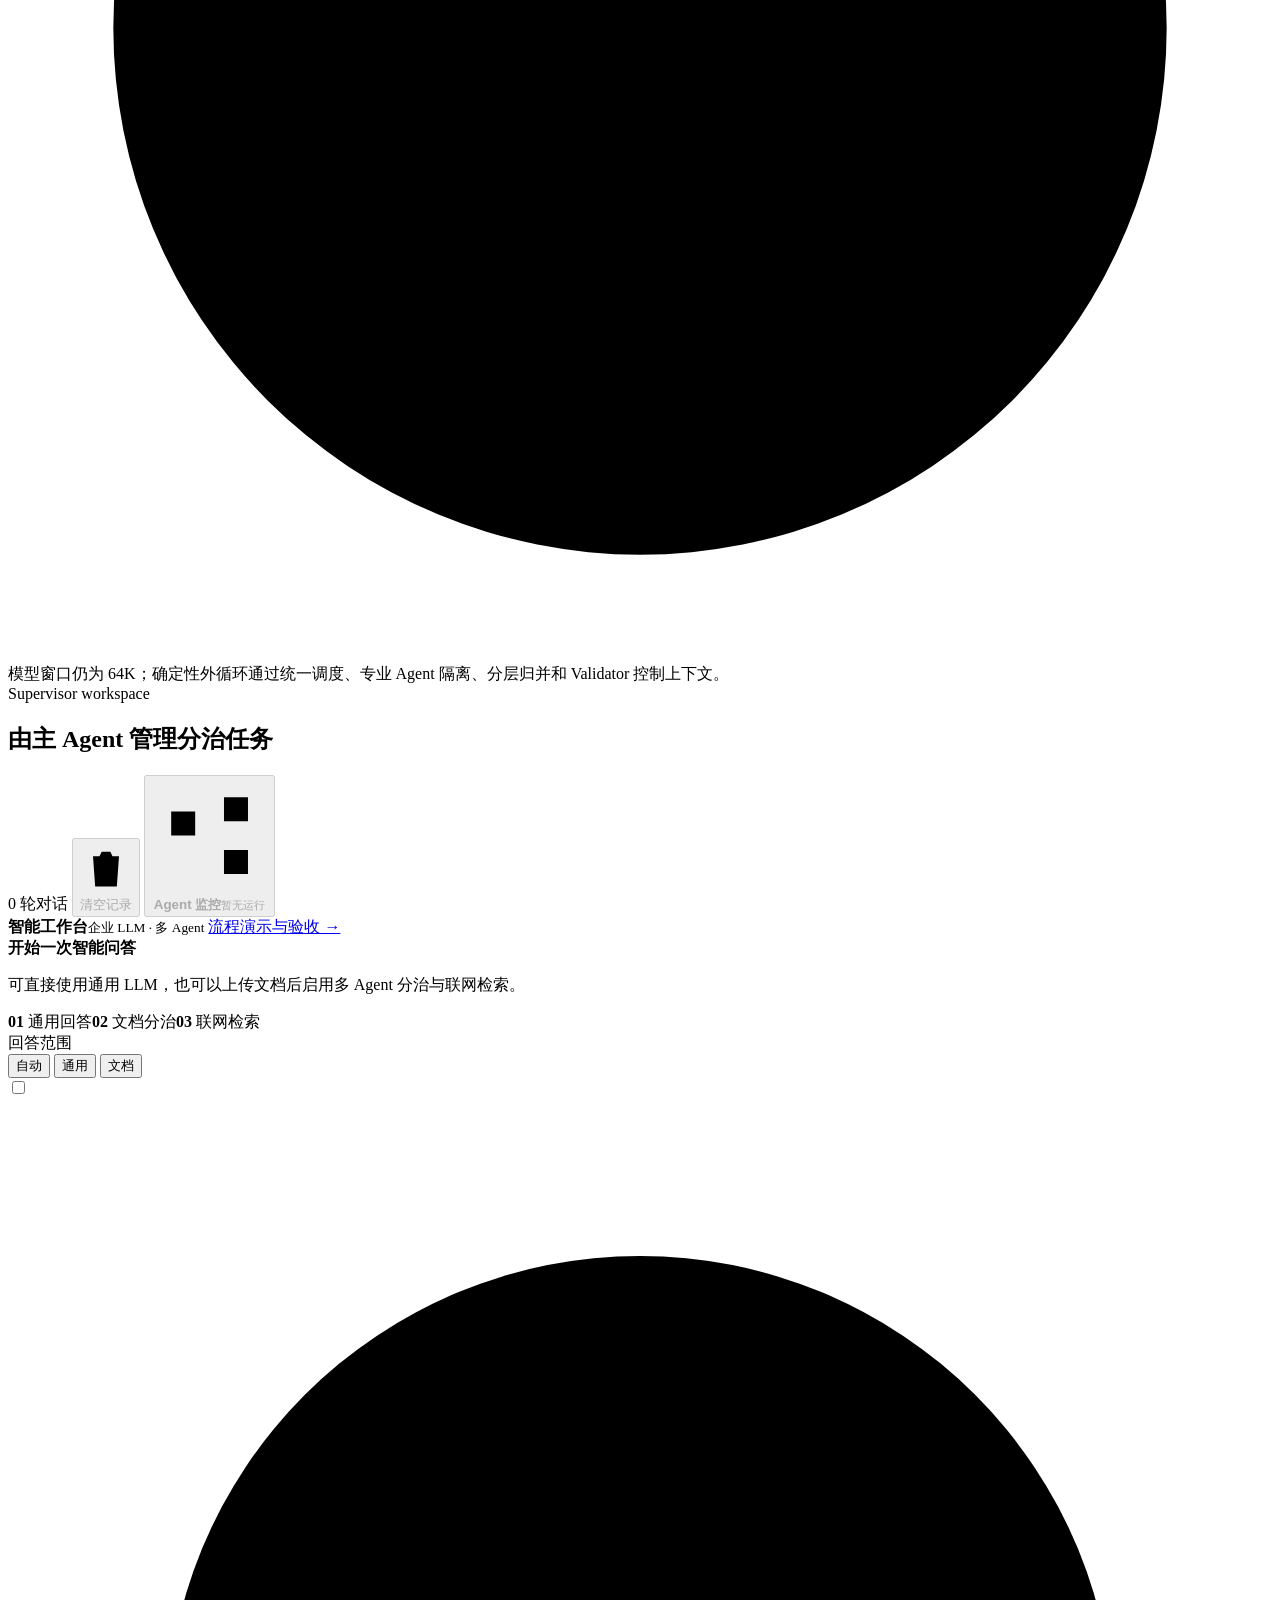
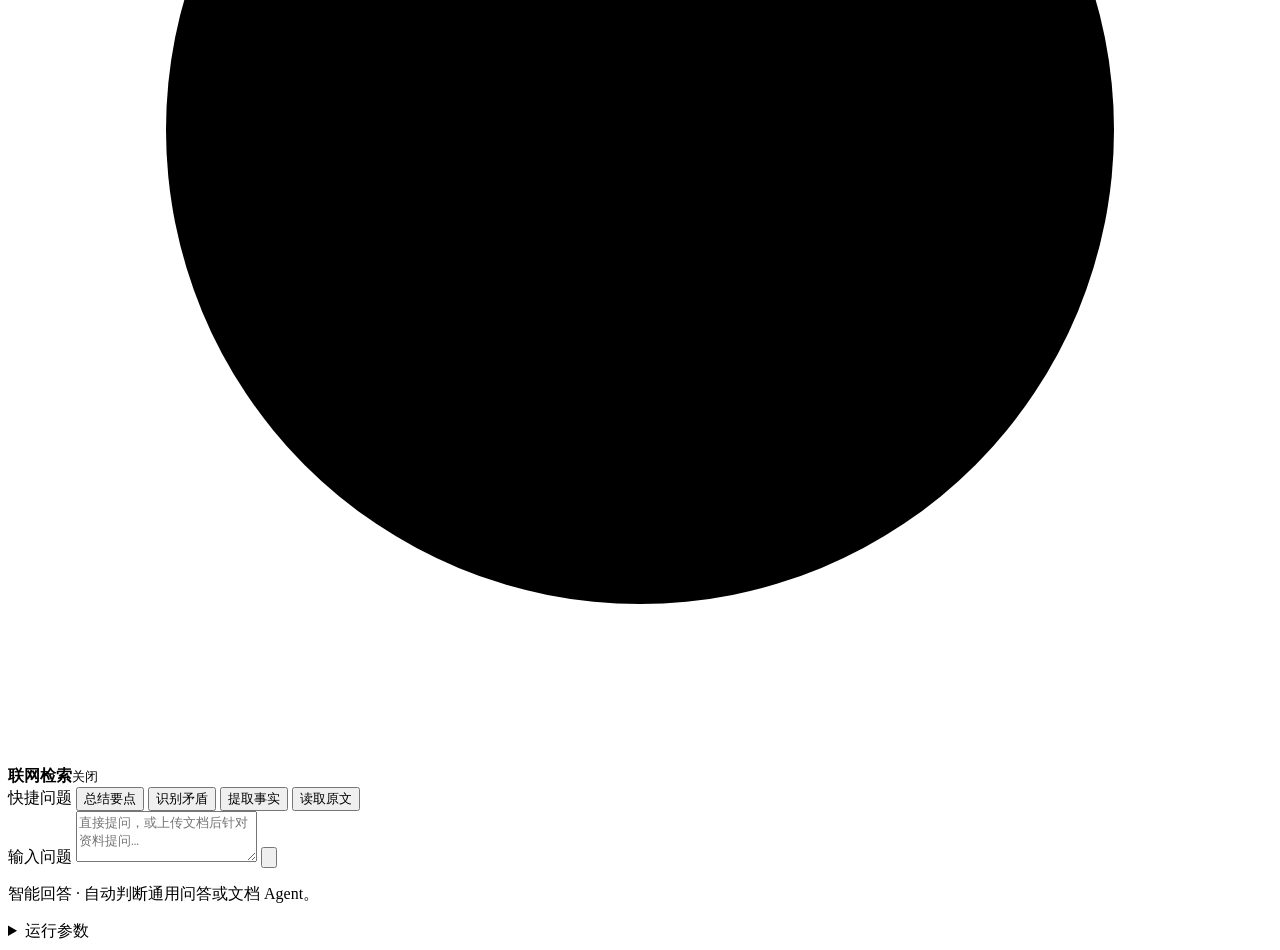
==== commit 07fc8fd4: "add compact agent observability UI" ====
--- a/web/index.html
+++ b/web/index.html
@@ -74,10 +74,14 @@
         <header class="workspace-header">
           <div><span class="section-kicker">Supervisor workspace</span><h2>由主 Agent 管理分治任务</h2></div>
           <div class="workspace-actions">
-            <div class="conversation-tools" aria-label="对话记录">
+            <div class="conversation-tools" aria-label="对话与运行工具">
               <span id="turn-count">0 轮对话</span>
               <button id="clear-conversation" class="icon-text-button" type="button" disabled>
                 <svg viewBox="0 0 24 24" aria-hidden="true"><path d="M4 7h16M10 11v6m4-6v6M9 7l1-2h4l1 2m3 0l-1 14H7L6 7"/></svg>清空记录
+              </button>
+              <button id="agent-monitor-toggle" class="agent-monitor-toggle" type="button" aria-controls="agent-monitor" aria-expanded="false" disabled>
+                <svg viewBox="0 0 24 24" aria-hidden="true"><path d="M4 7h5v5H4zM15 4h5v5h-5zM15 15h5v5h-5zM9 9l6-3M9 11l6 6"/></svg>
+                <span><strong>Agent 监控</strong><small id="agent-monitor-summary">暂无运行</small></span>
               </button>
             </div>
             <div class="workspace-runtime" aria-label="当前运行模式">
@@ -86,6 +90,17 @@
             </div>
           </div>
         </header>
+
+        <aside id="agent-monitor" class="agent-monitor-drawer" aria-label="最近一次多 Agent 运行监控" hidden>
+          <header class="agent-monitor-drawer-head">
+            <span><strong>运行监控</strong><small>最近一次多 Agent 任务</small></span>
+            <button id="agent-monitor-close" class="icon-button" type="button" aria-label="关闭 Agent 运行监控">
+              <svg viewBox="0 0 24 24" aria-hidden="true"><path d="M6 6l12 12M18 6L6 18"/></svg>
+            </button>
+          </header>
+          <p id="agent-monitor-context" class="agent-monitor-context"></p>
+          <div id="agent-monitor-content"></div>
+        </aside>
 
         <div id="result-panel" class="conversation" role="region" aria-label="研究结果，可滚动" aria-live="polite" tabindex="0">
           <div class="result-empty">
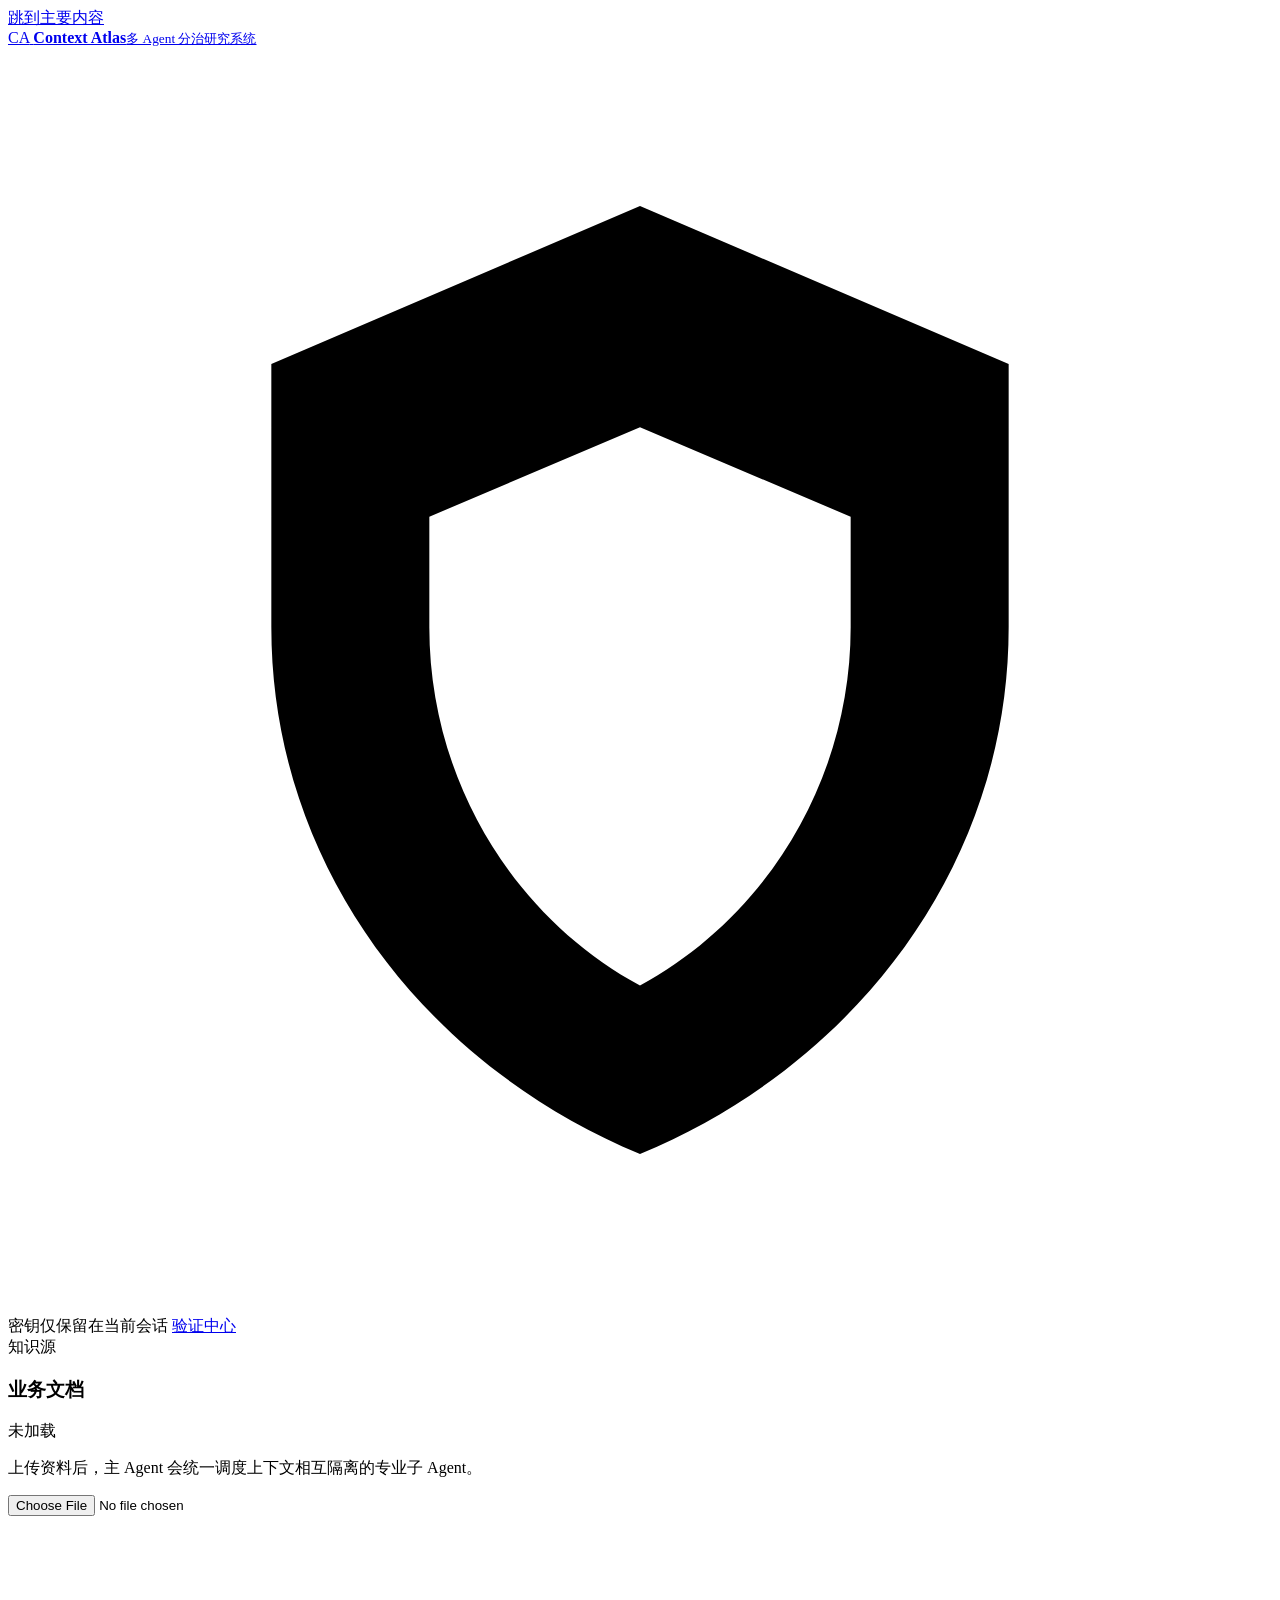
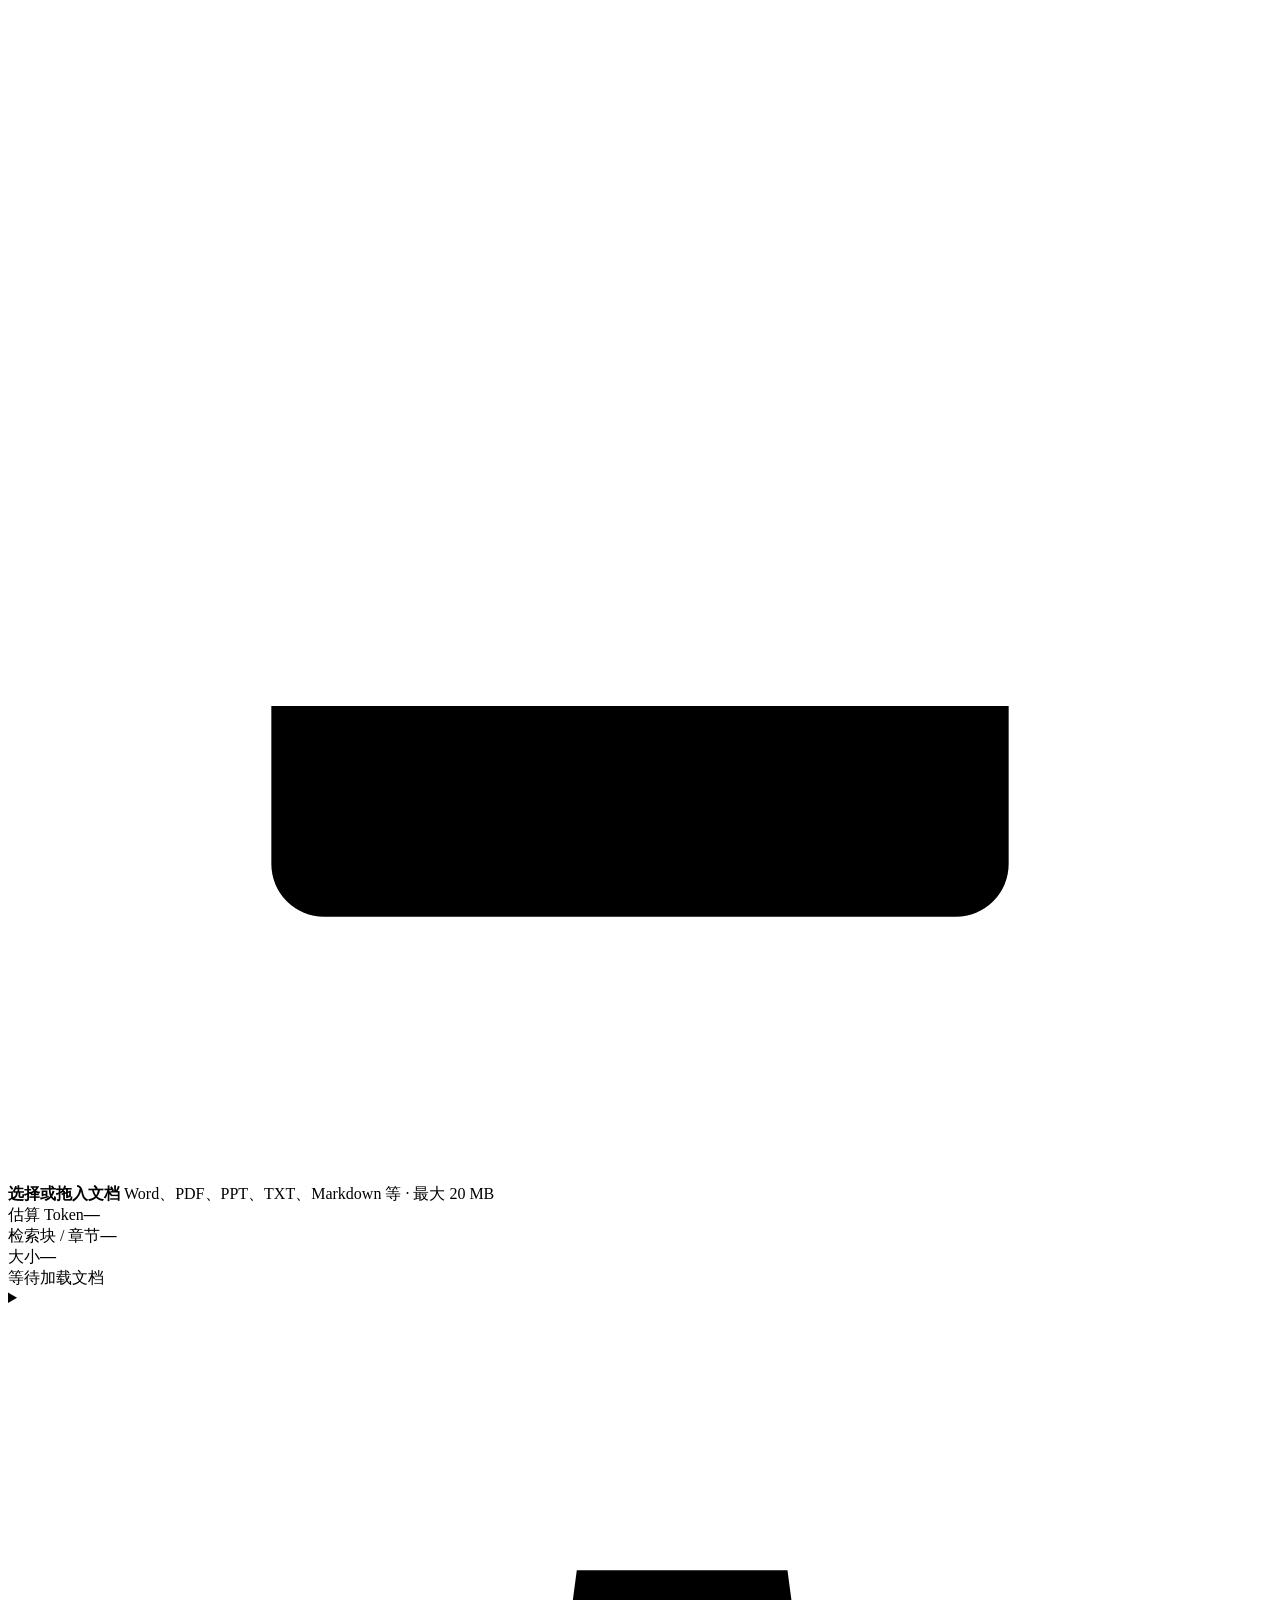
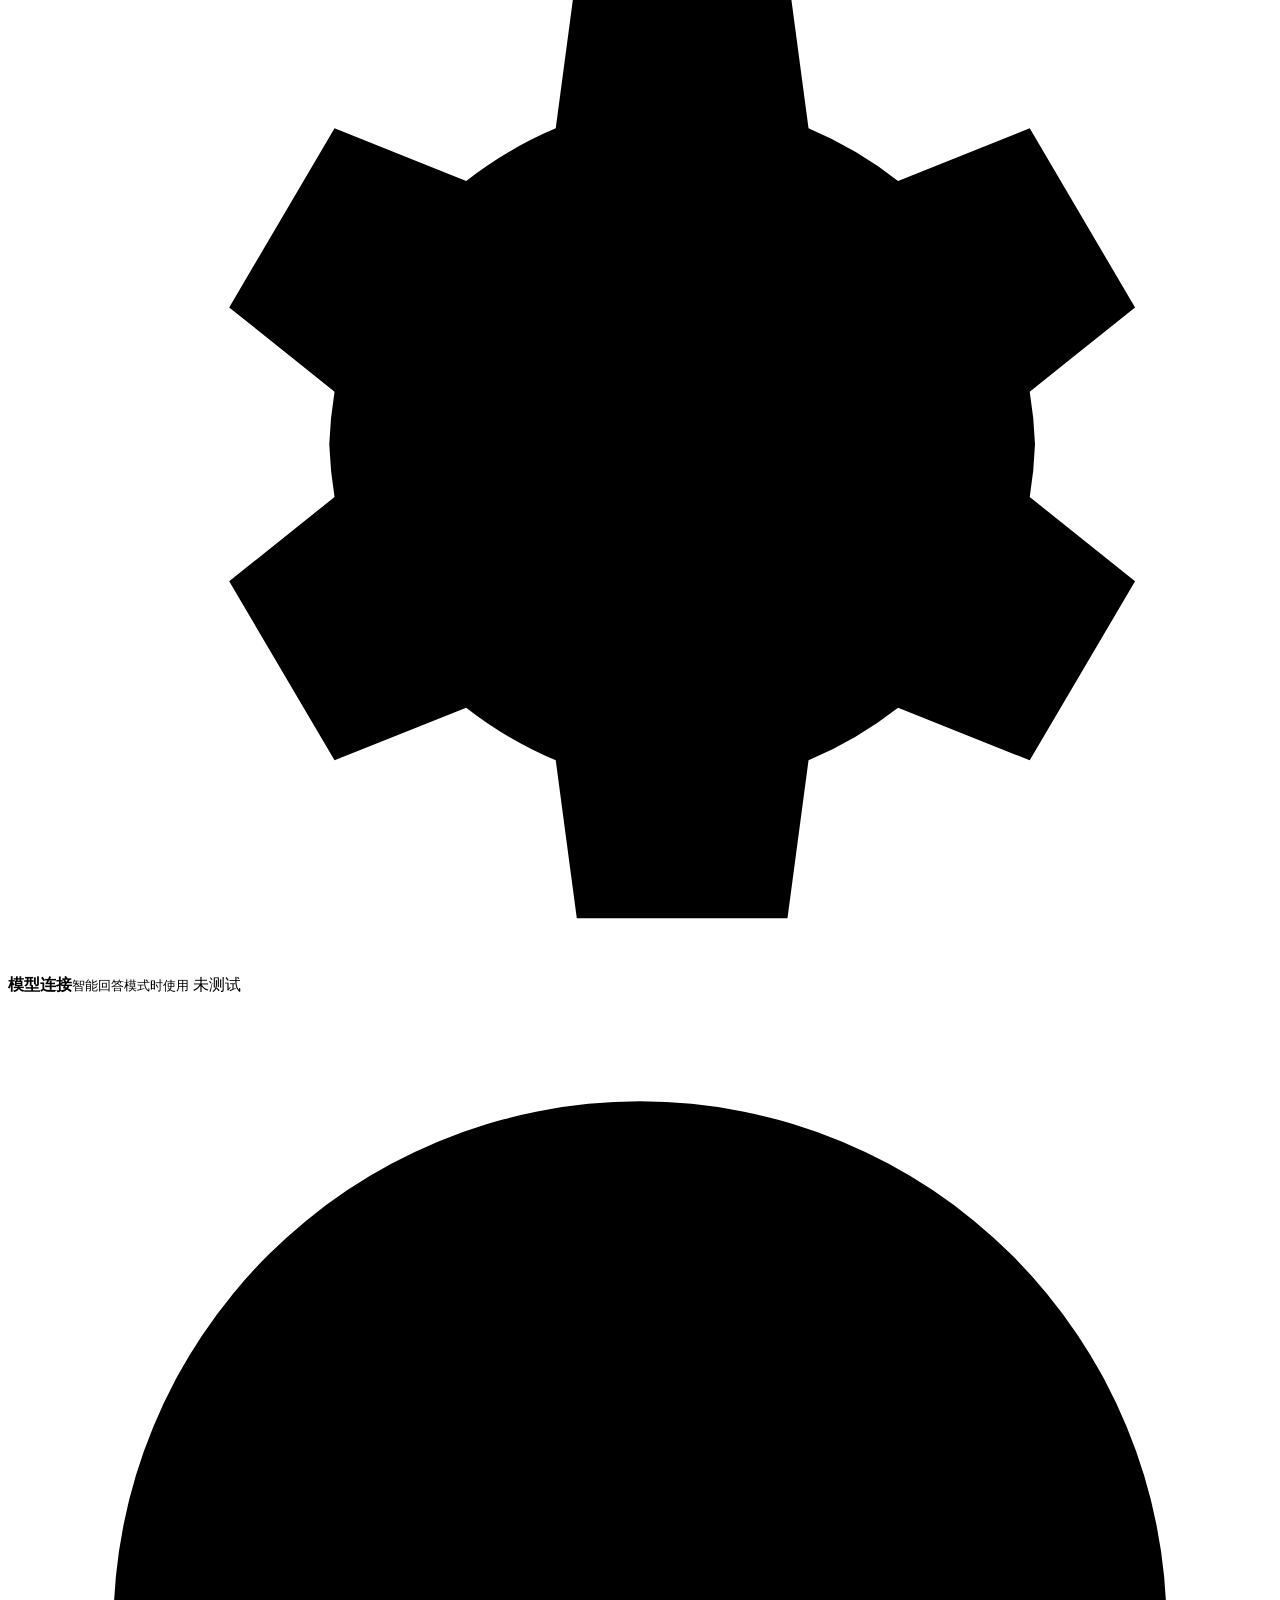
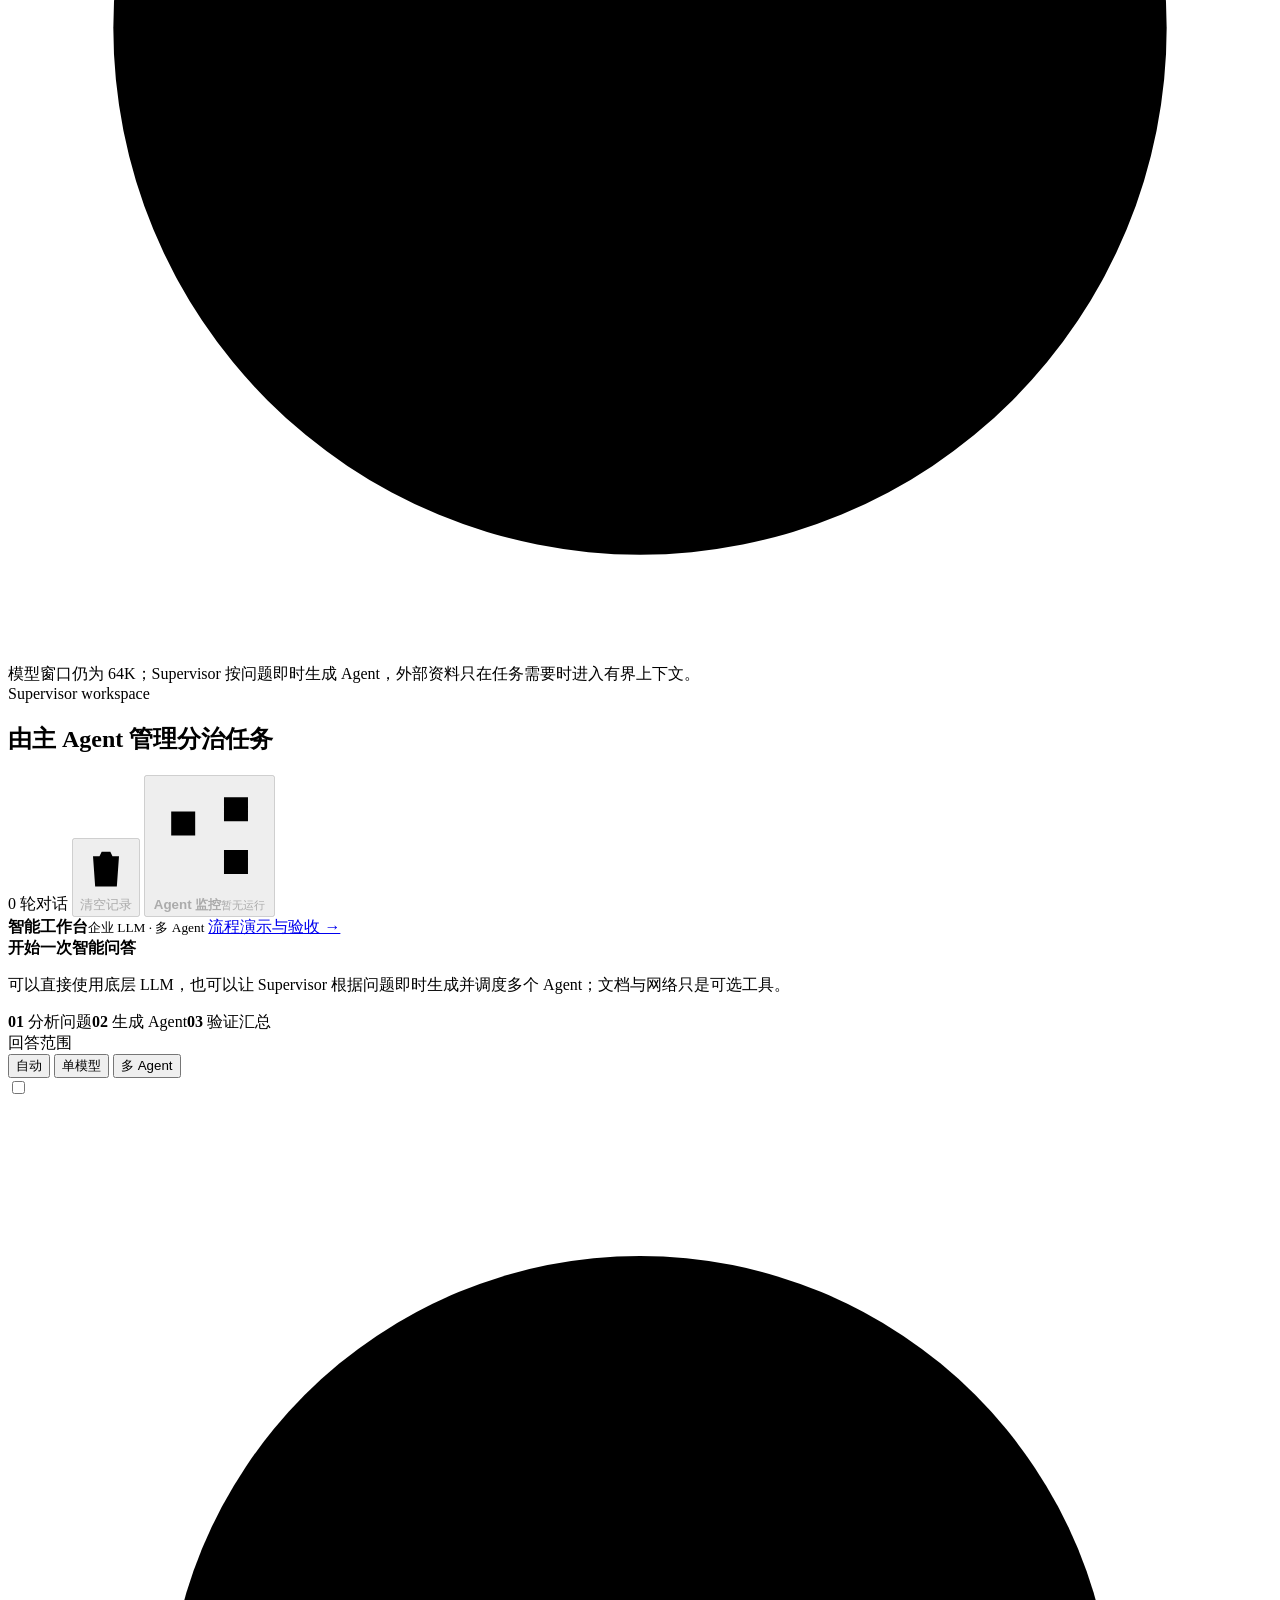
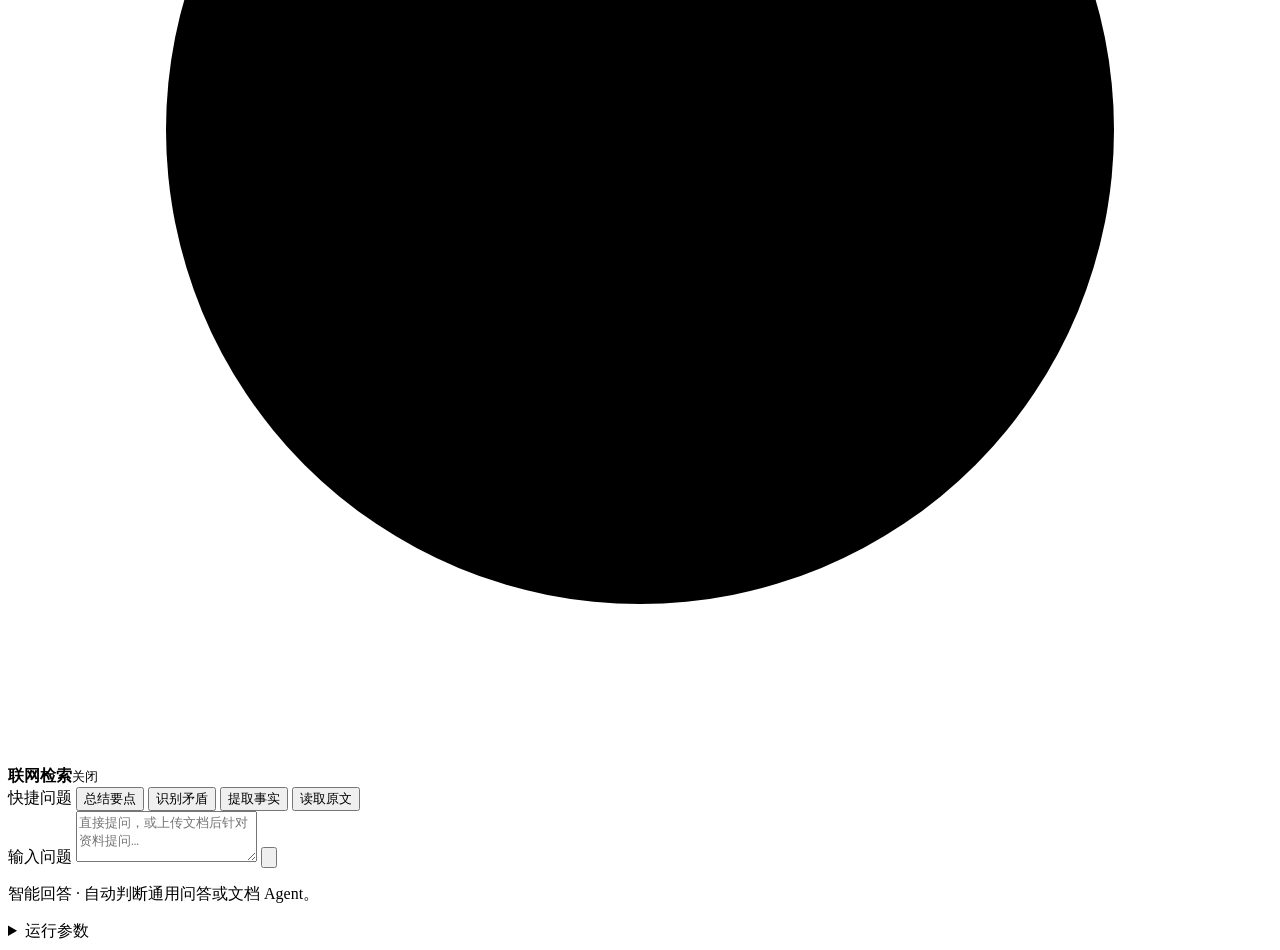
==== commit d9d7fc6c: "Add dynamic 64K agents and UI evidence" ====
--- a/web/index.html
+++ b/web/index.html
@@ -66,7 +66,7 @@
 
         <div class="sidebar-footnote">
           <svg viewBox="0 0 24 24" aria-hidden="true"><path d="M12 22a10 10 0 100-20 10 10 0 000 20zm0-11v6m0-10h.01"/></svg>
-          <span>模型窗口仍为 64K；确定性外循环通过统一调度、专业 Agent 隔离、分层归并和 Validator 控制上下文。</span>
+          <span>模型窗口仍为 64K；Supervisor 按问题即时生成 Agent，外部资料只在任务需要时进入有界上下文。</span>
         </div>
       </aside>
 
@@ -106,9 +106,9 @@
           <div class="result-empty">
             <div class="empty-visual" aria-hidden="true"><span></span><span></span><span></span></div>
             <strong id="empty-title">开始一次智能问答</strong>
-            <p id="empty-copy">可直接使用通用 LLM，也可以上传文档后启用多 Agent 分治与联网检索。</p>
+            <p id="empty-copy">可以直接使用底层 LLM，也可以让 Supervisor 根据问题即时生成并调度多个 Agent；文档与网络只是可选工具。</p>
             <div class="method-steps" aria-label="处理方法">
-              <span><b>01</b> 通用回答</span><i></i><span><b>02</b> 文档分治</span><i></i><span><b>03</b> 联网检索</span>
+              <span><b>01</b> 分析问题</span><i></i><span><b>02</b> 生成 Agent</span><i></i><span><b>03</b> 验证汇总</span>
             </div>
           </div>
 
@@ -121,8 +121,8 @@
               <span class="control-label">回答范围</span>
               <div class="scope-switch" role="group" aria-label="回答范围">
                 <button type="button" data-scope="auto" class="active" aria-pressed="true">自动</button>
-                <button type="button" data-scope="general" aria-pressed="false">通用</button>
-                <button type="button" data-scope="document" aria-pressed="false">文档</button>
+                <button type="button" data-scope="general" aria-pressed="false">单模型</button>
+                <button type="button" data-scope="agent" aria-pressed="false">多 Agent</button>
               </div>
             </div>
             <label class="web-toggle" title="搜索公开网页并把来源交给模型">
@@ -146,7 +146,7 @@
           </div>
           <div class="composer-footer">
             <p id="mode-hint">智能回答 · 自动判断通用问答或文档 Agent。</p>
-            <details class="advanced-settings"><summary>运行参数</summary><div class="advanced-popover"><div class="field"><label for="default-agents">默认 Agent 数</label><input id="default-agents" type="number" min="1" max="32" value="3" /></div><div class="field"><label for="max-workers">最大 Agent 数</label><input id="max-workers" type="number" min="1" max="32" value="16" /></div><div class="field"><label for="reduce-fan-in">Reducer 扇入</label><input id="reduce-fan-in" type="number" min="2" max="8" value="4" /></div><p class="parameter-note">系统按任务规模自动分配，单一来源索引文本超过 64 KB 时自动分片。</p></div></details>
+            <details class="advanced-settings"><summary>运行参数</summary><div class="advanced-popover"><div class="field"><label for="default-agents">默认 Agent 数</label><input id="default-agents" type="number" min="1" max="32" value="3" /></div><div class="field"><label for="max-workers">最大 Agent 数</label><input id="max-workers" type="number" min="1" max="32" value="16" /></div><div class="field"><label for="reduce-fan-in">Reducer 扇入</label><input id="reduce-fan-in" type="number" min="2" max="8" value="4" /></div><p class="parameter-note">Agent 的职责和工具由问题动态决定；数量由任务复杂度、输入规模和配置上限共同决定。</p></div></details>
           </div>
         </footer>
       </section>
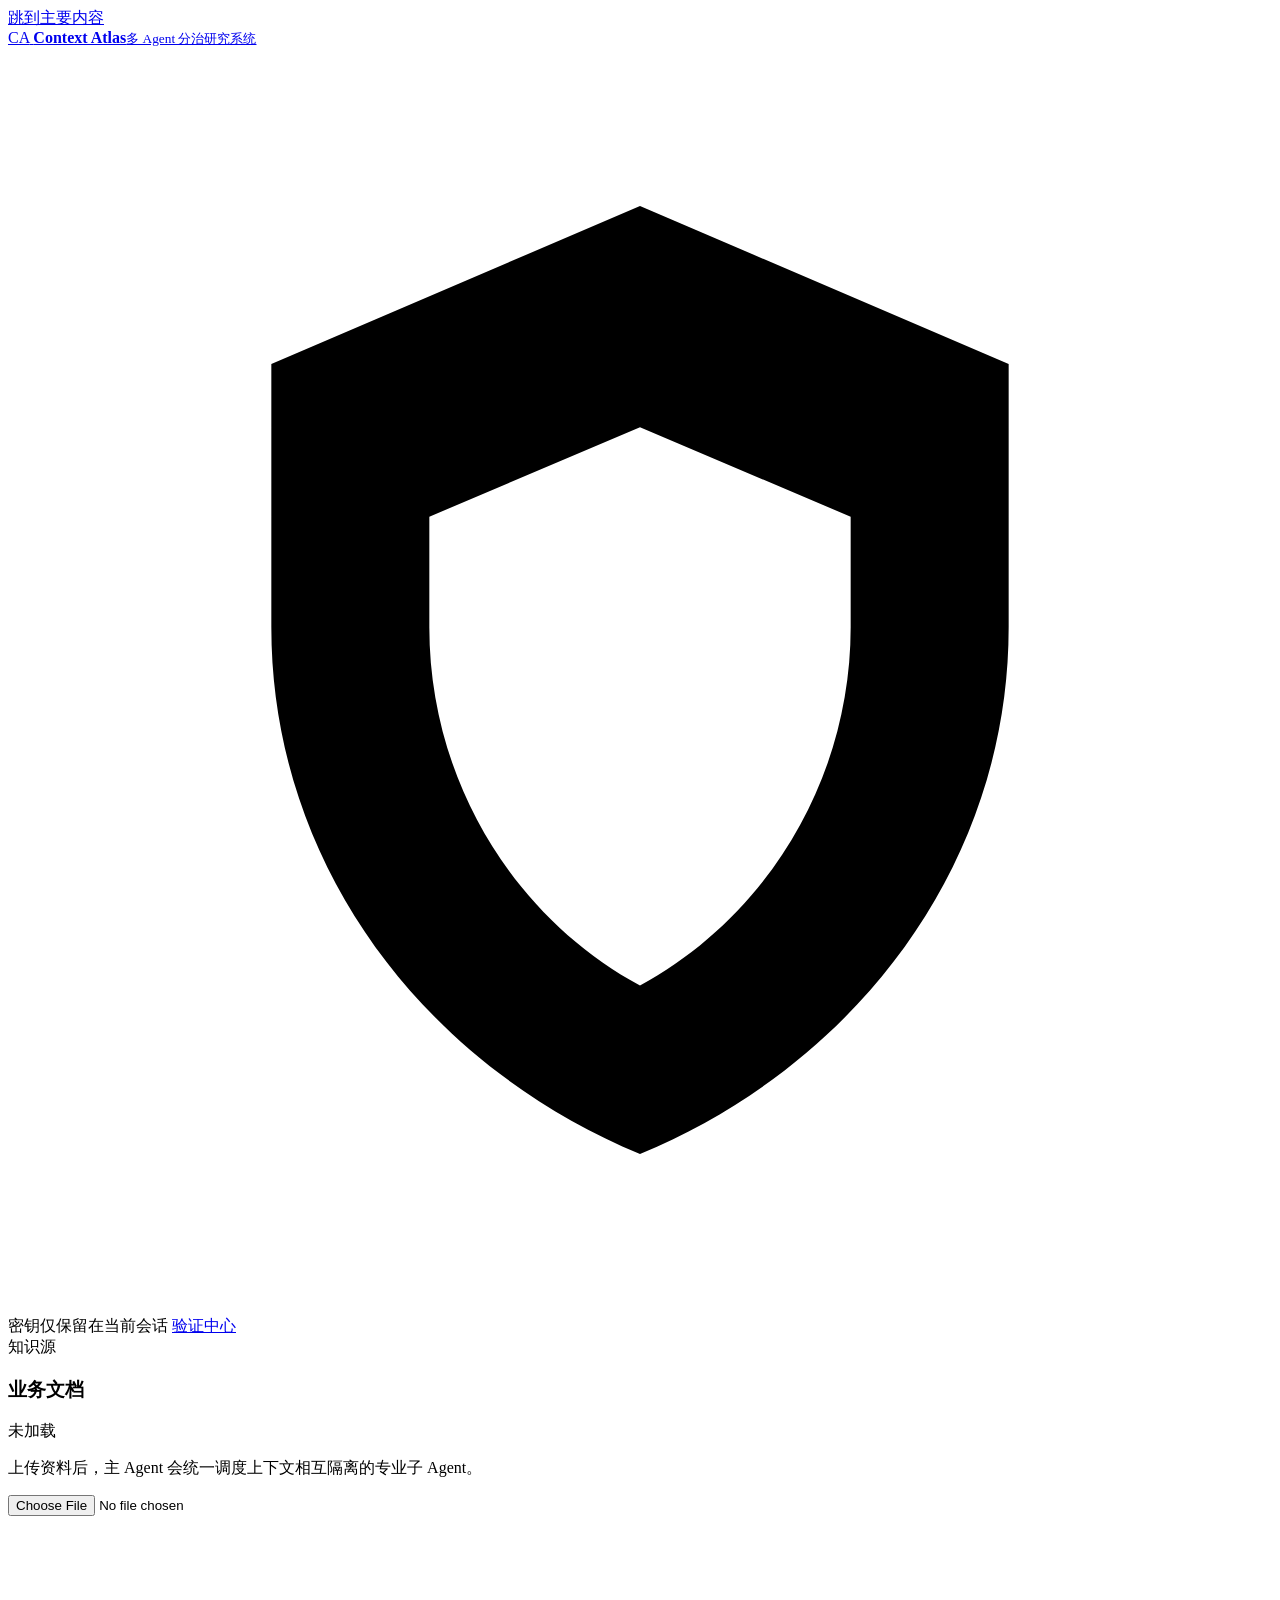
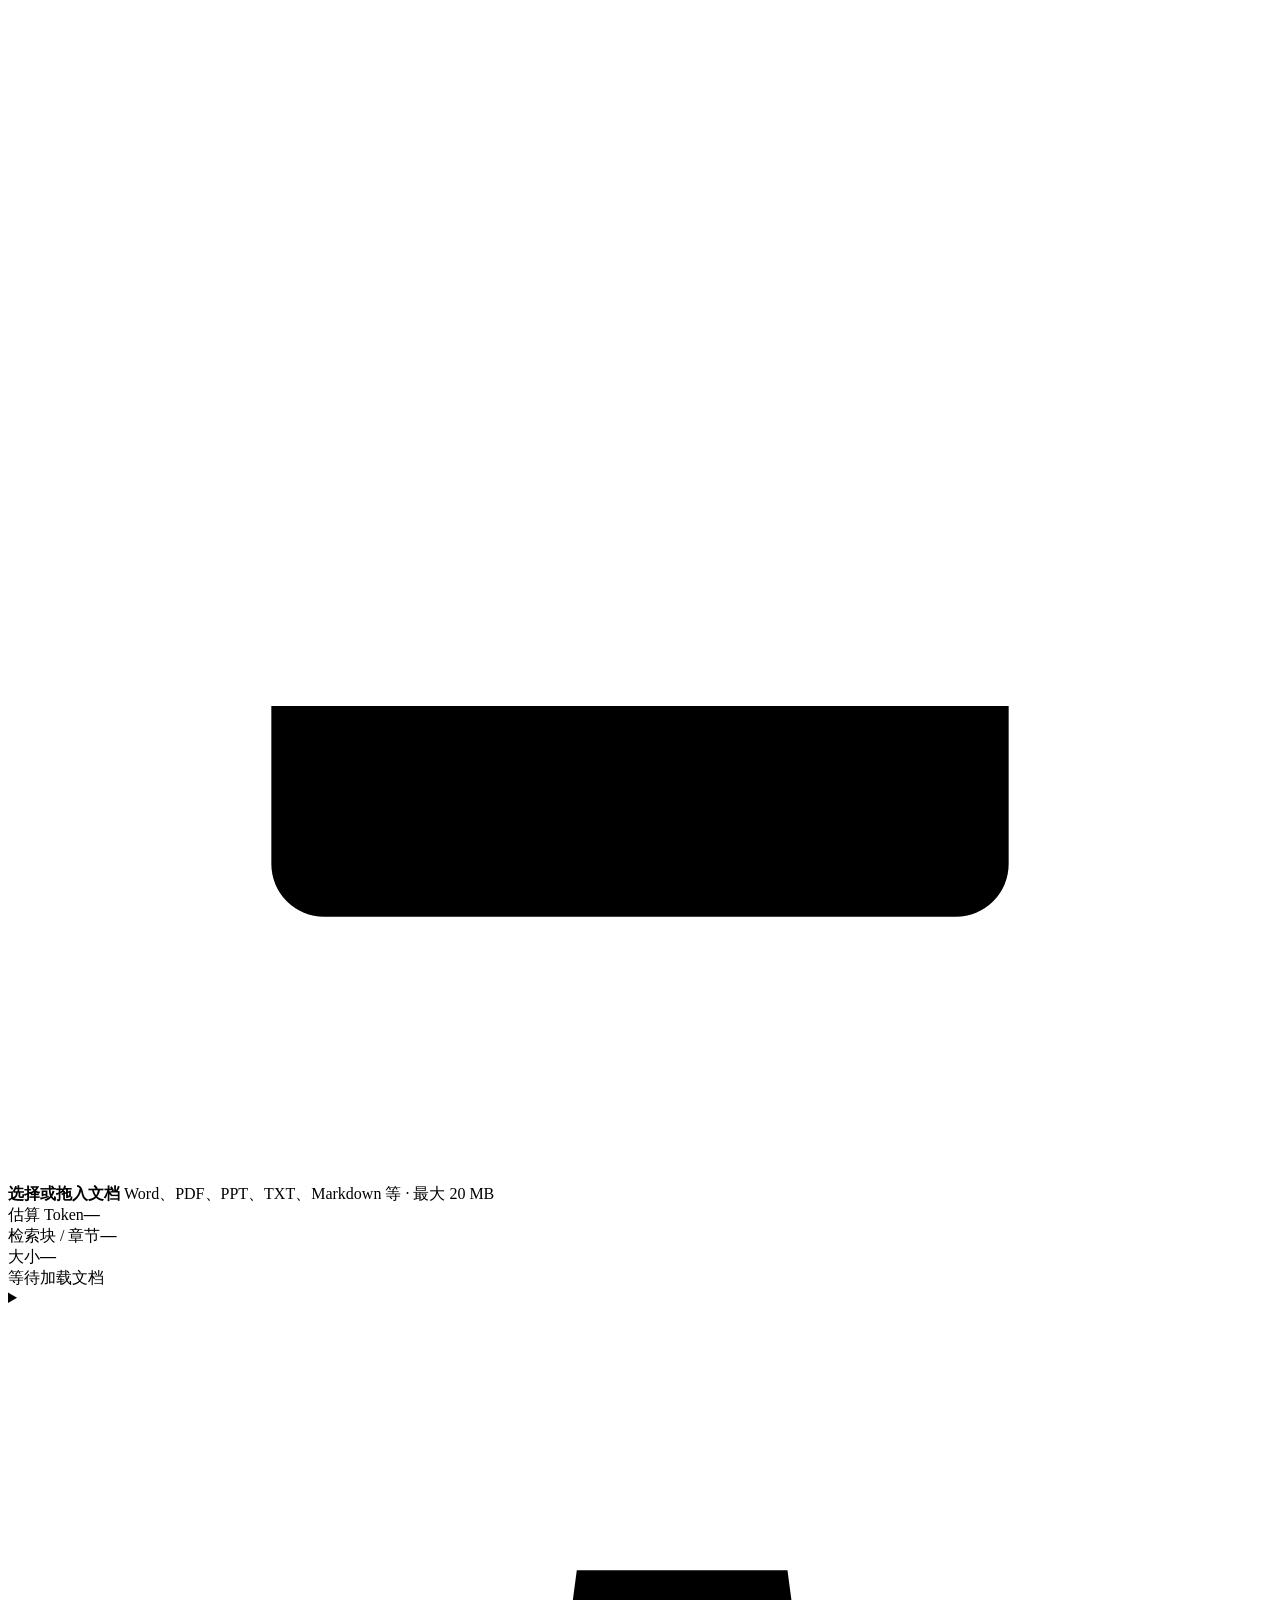
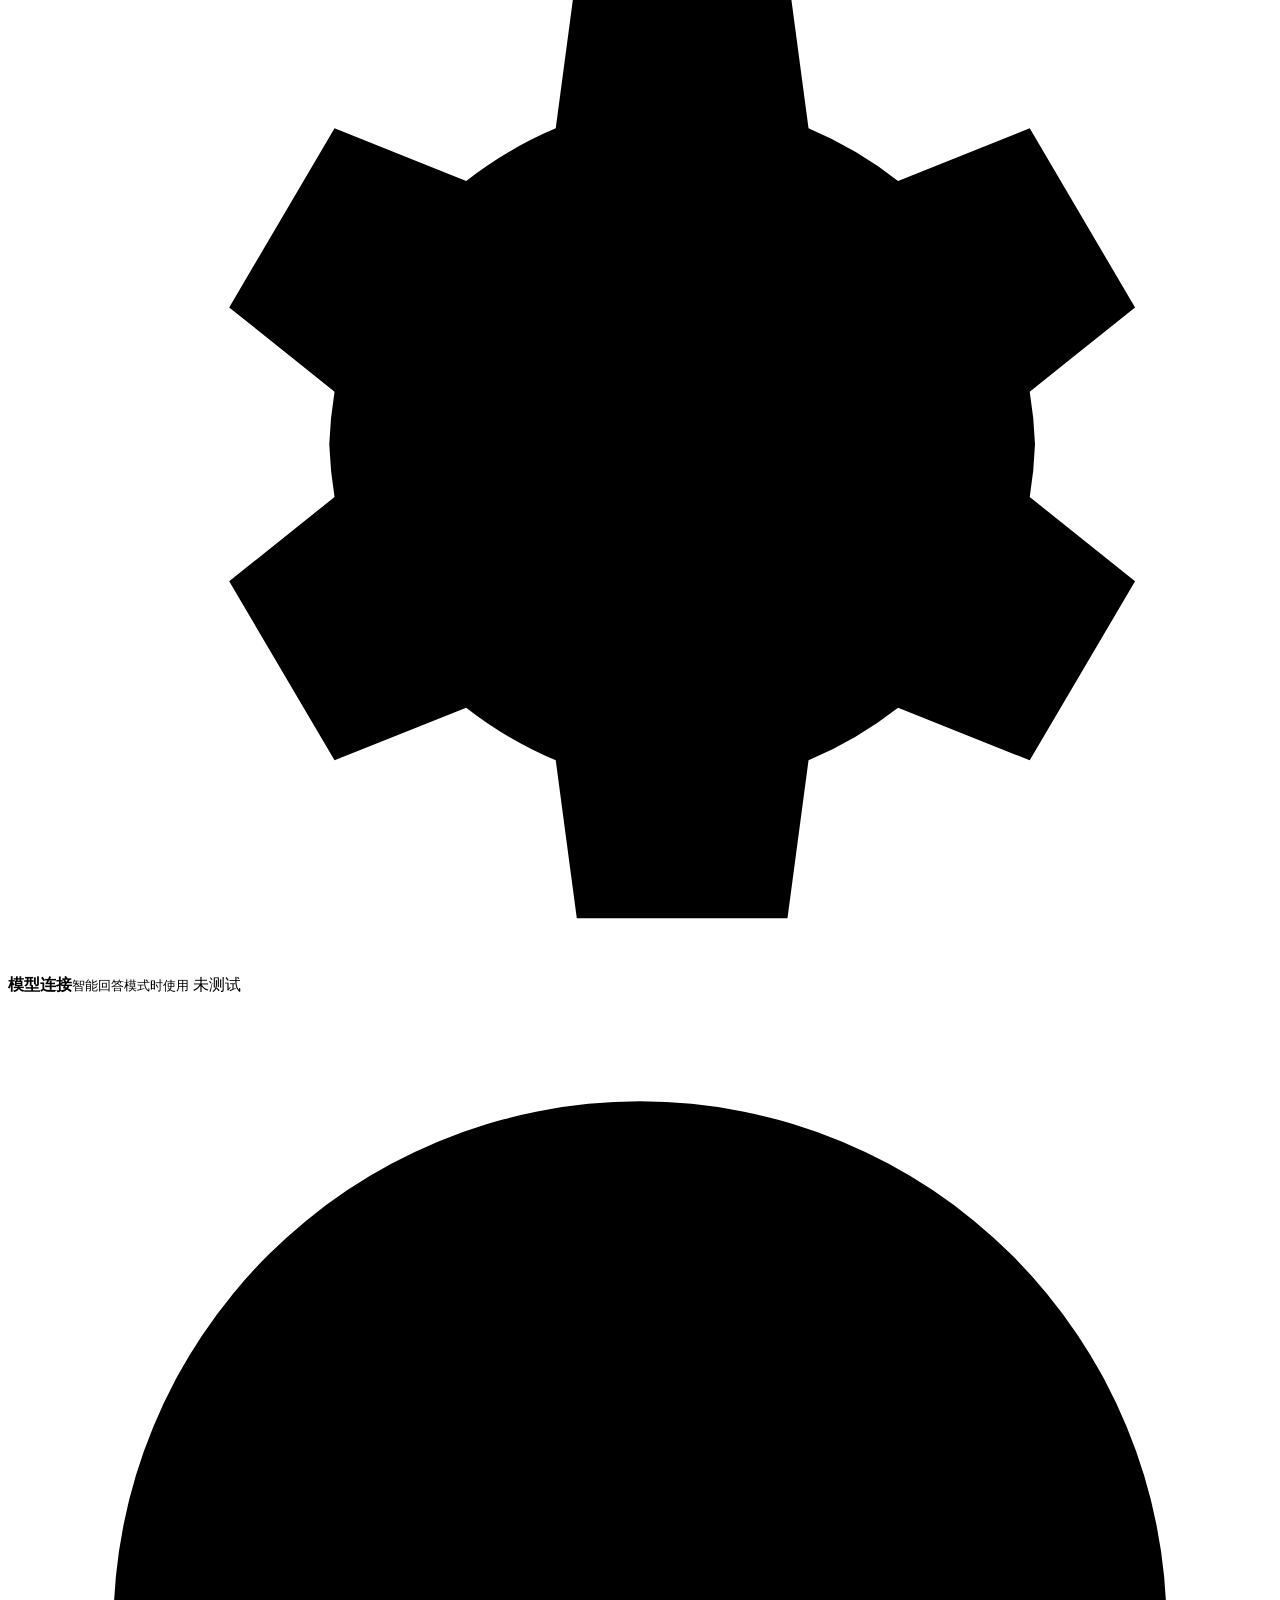
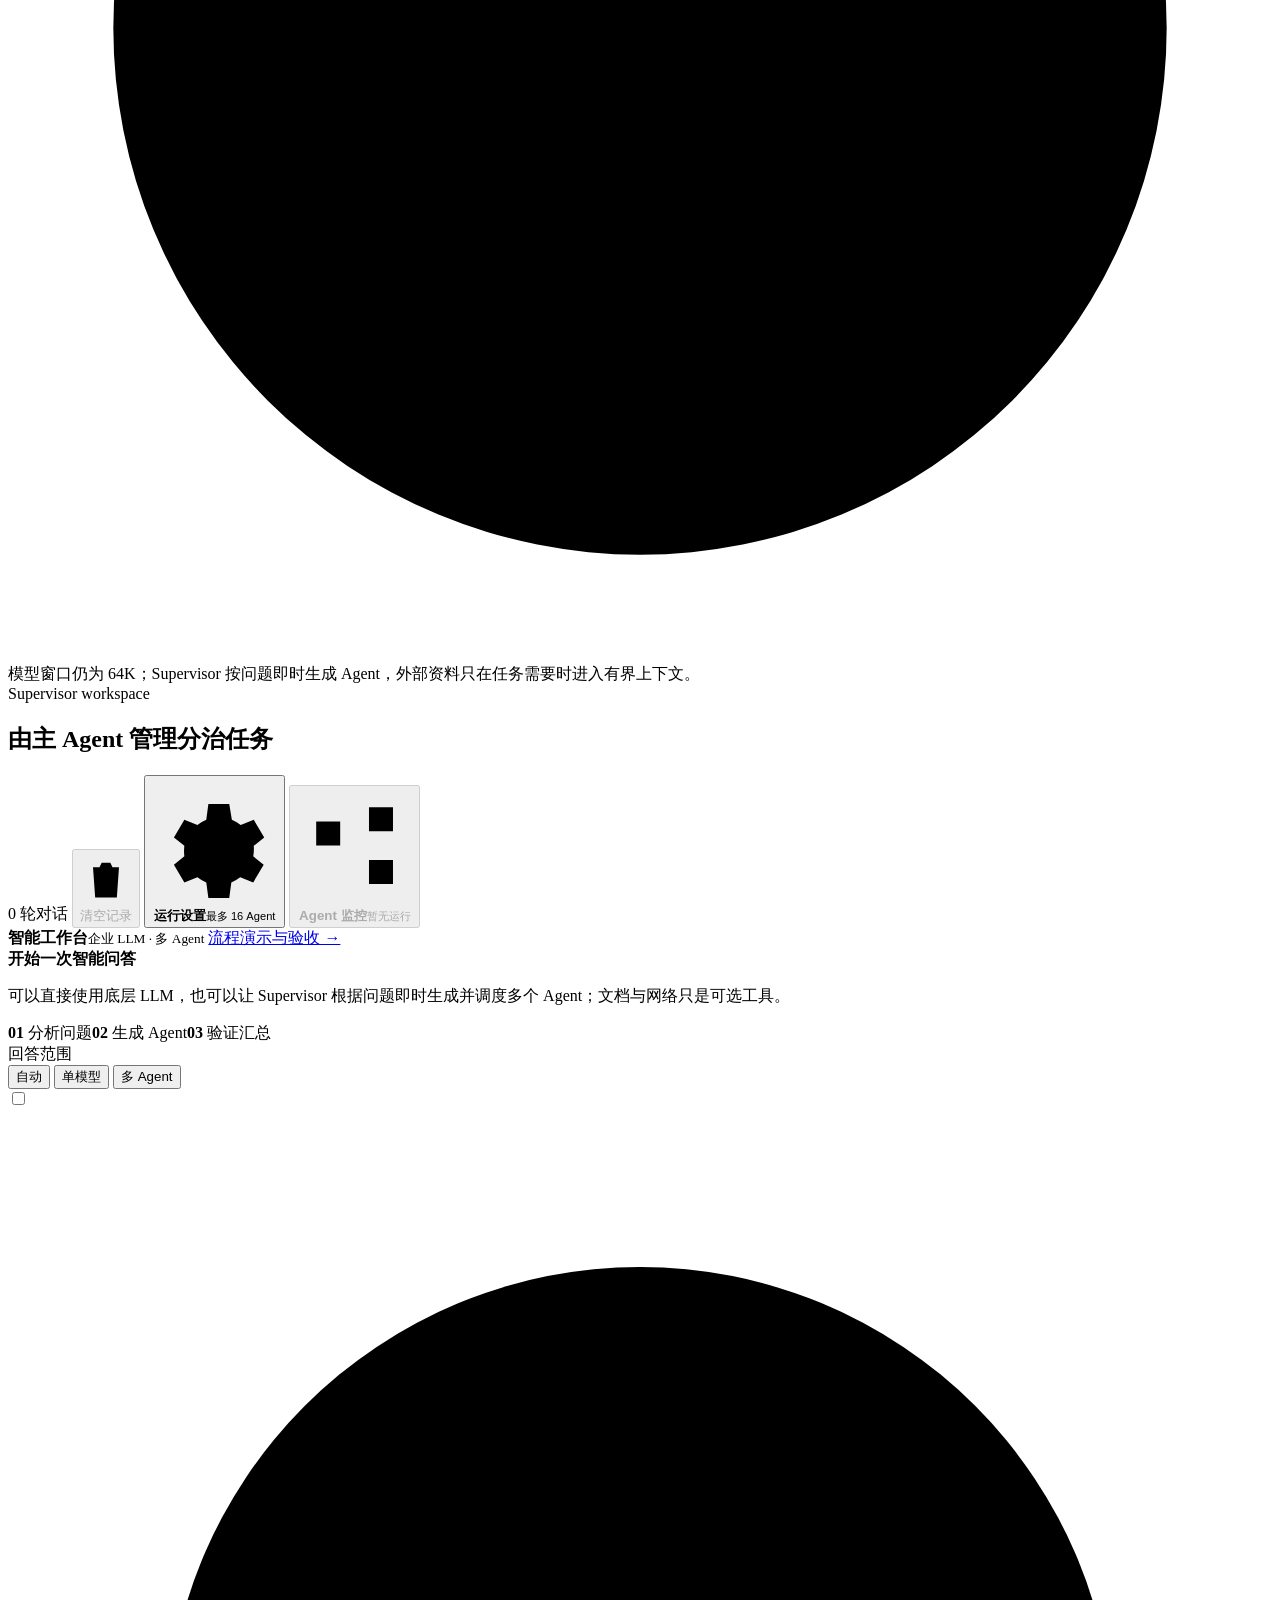
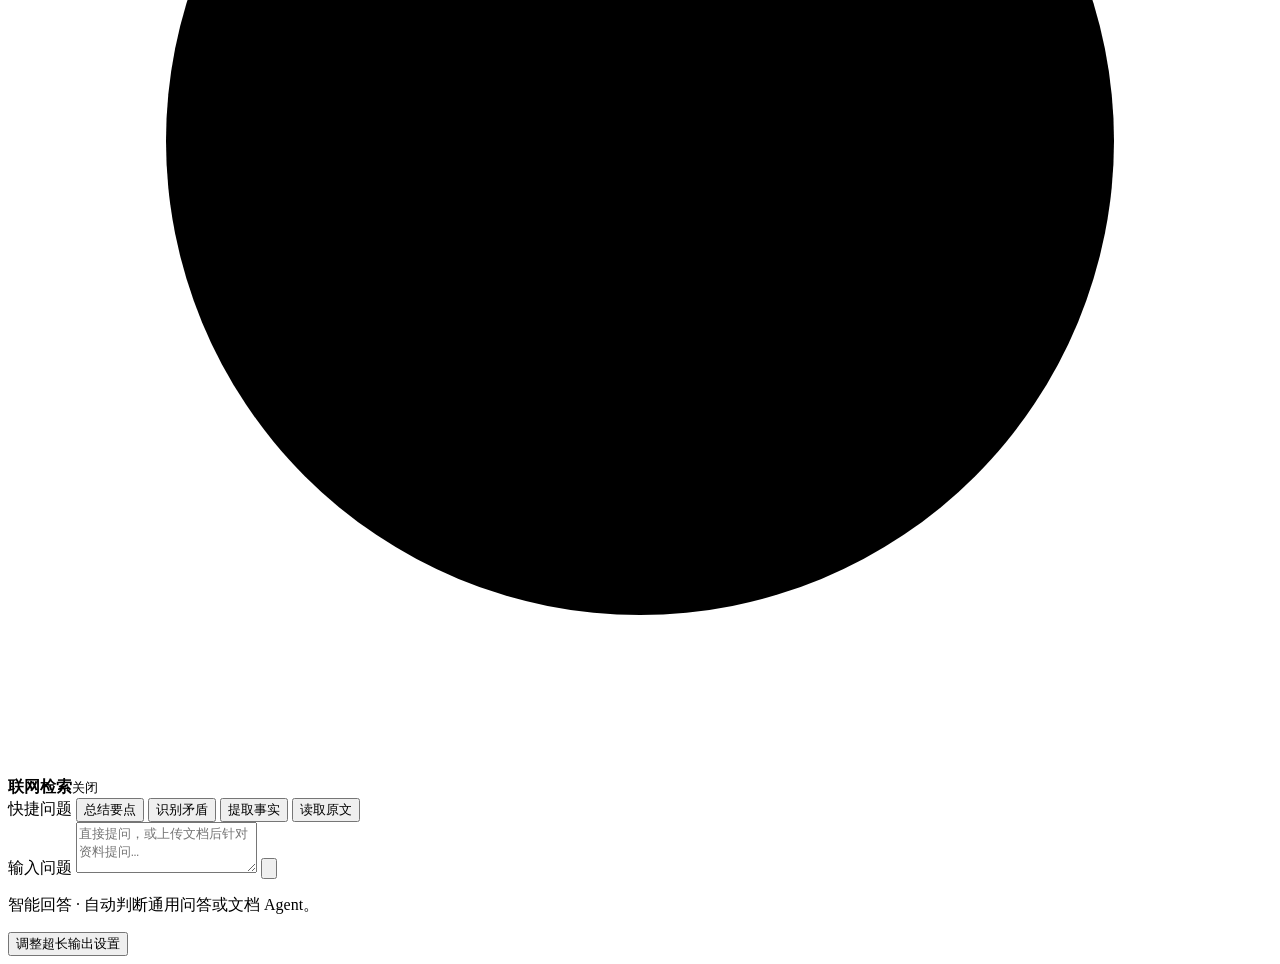
==== commit a00430a6: "Add adaptive full-deliverable orchestration" ====
--- a/web/index.html
+++ b/web/index.html
@@ -79,6 +79,10 @@
               <button id="clear-conversation" class="icon-text-button" type="button" disabled>
                 <svg viewBox="0 0 24 24" aria-hidden="true"><path d="M4 7h16M10 11v6m4-6v6M9 7l1-2h4l1 2m3 0l-1 14H7L6 7"/></svg>清空记录
               </button>
+              <button id="runtime-settings-toggle" class="agent-monitor-toggle" type="button" aria-controls="runtime-settings" aria-expanded="false">
+                <svg viewBox="0 0 24 24" aria-hidden="true"><path d="M12 15.5a3.5 3.5 0 100-7 3.5 3.5 0 000 7zM19.4 15a7.8 7.8 0 00.1-2l2-1.6-2-3.4-2.5 1a7.5 7.5 0 00-1.7-1L14.8 5h-4l-.4 3a7.5 7.5 0 00-1.7 1L6.2 8l-2 3.4 2 1.6a7.8 7.8 0 000 2l-2 1.6 2 3.4 2.5-1a7.5 7.5 0 001.7 1l.4 3h4l.4-3a7.5 7.5 0 001.7-1l2.5 1 2-3.4-2-1.6z"/></svg>
+                <span><strong>运行设置</strong><small id="runtime-settings-summary">最多 16 Agent</small></span>
+              </button>
               <button id="agent-monitor-toggle" class="agent-monitor-toggle" type="button" aria-controls="agent-monitor" aria-expanded="false" disabled>
                 <svg viewBox="0 0 24 24" aria-hidden="true"><path d="M4 7h5v5H4zM15 4h5v5h-5zM15 15h5v5h-5zM9 9l6-3M9 11l6 6"/></svg>
                 <span><strong>Agent 监控</strong><small id="agent-monitor-summary">暂无运行</small></span>
@@ -100,6 +104,30 @@
           </header>
           <p id="agent-monitor-context" class="agent-monitor-context"></p>
           <div id="agent-monitor-content"></div>
+        </aside>
+
+        <aside id="runtime-settings" class="runtime-settings-drawer" aria-label="多 Agent 运行设置" hidden>
+          <header class="agent-monitor-drawer-head">
+            <span><strong>运行设置</strong><small>控制超长产物的分治规模与 API 压力</small></span>
+            <button id="runtime-settings-close" class="icon-button" type="button" aria-label="关闭运行设置">
+              <svg viewBox="0 0 24 24" aria-hidden="true"><path d="M6 6l12 12M18 6L6 18"/></svg>
+            </button>
+          </header>
+          <div class="settings-intro">
+            <strong>最终输出可远超单次 64K</strong>
+            <p>正文由多个 Agent 分段生成并保存在窗口外，最后按顺序无损组装。最大 Agent 数决定总产物容量，并行请求数只决定同时访问公司 API 的压力。</p>
+          </div>
+          <div class="runtime-settings-grid">
+            <div class="field"><label for="default-agents">默认 Agent 数</label><input id="default-agents" type="number" min="1" max="128" value="3" /><small>再小的多 Agent 任务也至少使用此数量。</small></div>
+            <div class="field"><label for="max-workers">最大 Agent 数</label><input id="max-workers" type="number" min="1" max="128" value="16" /><small>超长产物会按需要扩展，最高128个。</small></div>
+            <div class="field"><label for="parallel-workers">并行请求数</label><input id="parallel-workers" type="number" min="1" max="16" value="4" /><small>建议公司 API 从4开始，避免瞬时过载。</small></div>
+            <div class="field"><label for="target-artifact-characters">目标分段长度</label><input id="target-artifact-characters" type="number" min="400" max="8000" step="100" value="1200" /><small>目标总字数 ÷ 此值，决定正文 Agent 数量。</small></div>
+            <div class="field"><label for="max-artifact-output-tokens">单 Agent 最大输出 Token</label><input id="max-artifact-output-tokens" type="number" min="2000" max="24000" step="500" value="12000" /><small>为每个正文分段设置生成上限，仍计入独立64K窗口。</small></div>
+            <div class="field"><label for="reduce-fan-in">Reducer 扇入</label><input id="reduce-fan-in" type="number" min="2" max="8" value="4" /><small>普通综合任务每次归并的结果数量。</small></div>
+            <div class="field"><label for="max-replans">最大重规划次数</label><input id="max-replans" type="number" min="0" max="3" value="1" /><small>字数不足或产物缺失时，仅重试失败部分。</small></div>
+          </div>
+          <div class="settings-capacity" id="settings-capacity-preview"></div>
+          <div class="settings-actions"><button id="reset-runtime-settings" class="button secondary" type="button">恢复默认值</button><button id="save-runtime-settings" class="button primary" type="button">保存设置</button></div>
         </aside>
 
         <div id="result-panel" class="conversation" role="region" aria-label="研究结果，可滚动" aria-live="polite" tabindex="0">
@@ -146,7 +174,7 @@
           </div>
           <div class="composer-footer">
             <p id="mode-hint">智能回答 · 自动判断通用问答或文档 Agent。</p>
-            <details class="advanced-settings"><summary>运行参数</summary><div class="advanced-popover"><div class="field"><label for="default-agents">默认 Agent 数</label><input id="default-agents" type="number" min="1" max="32" value="3" /></div><div class="field"><label for="max-workers">最大 Agent 数</label><input id="max-workers" type="number" min="1" max="32" value="16" /></div><div class="field"><label for="reduce-fan-in">Reducer 扇入</label><input id="reduce-fan-in" type="number" min="2" max="8" value="4" /></div><p class="parameter-note">Agent 的职责和工具由问题动态决定；数量由任务复杂度、输入规模和配置上限共同决定。</p></div></details>
+            <button id="composer-settings-shortcut" class="text-button" type="button">调整超长输出设置</button>
           </div>
         </footer>
       </section>
